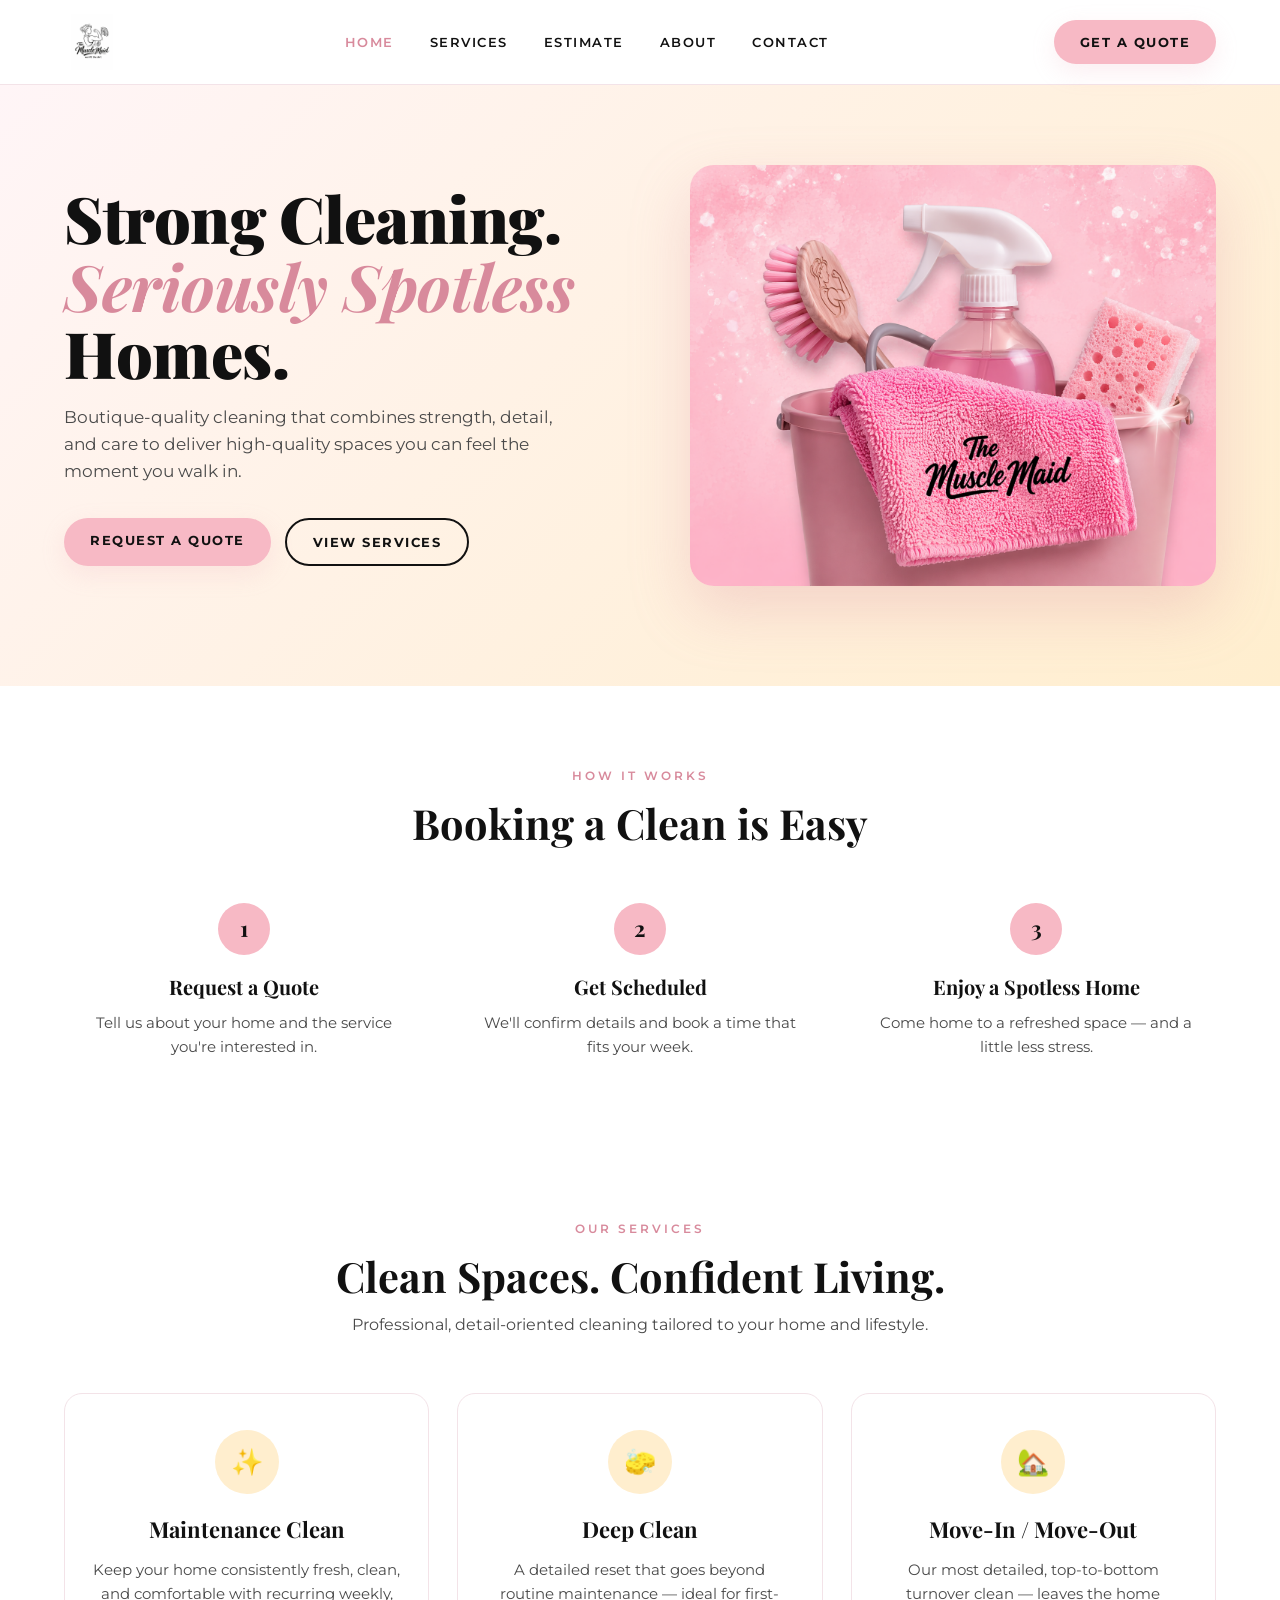
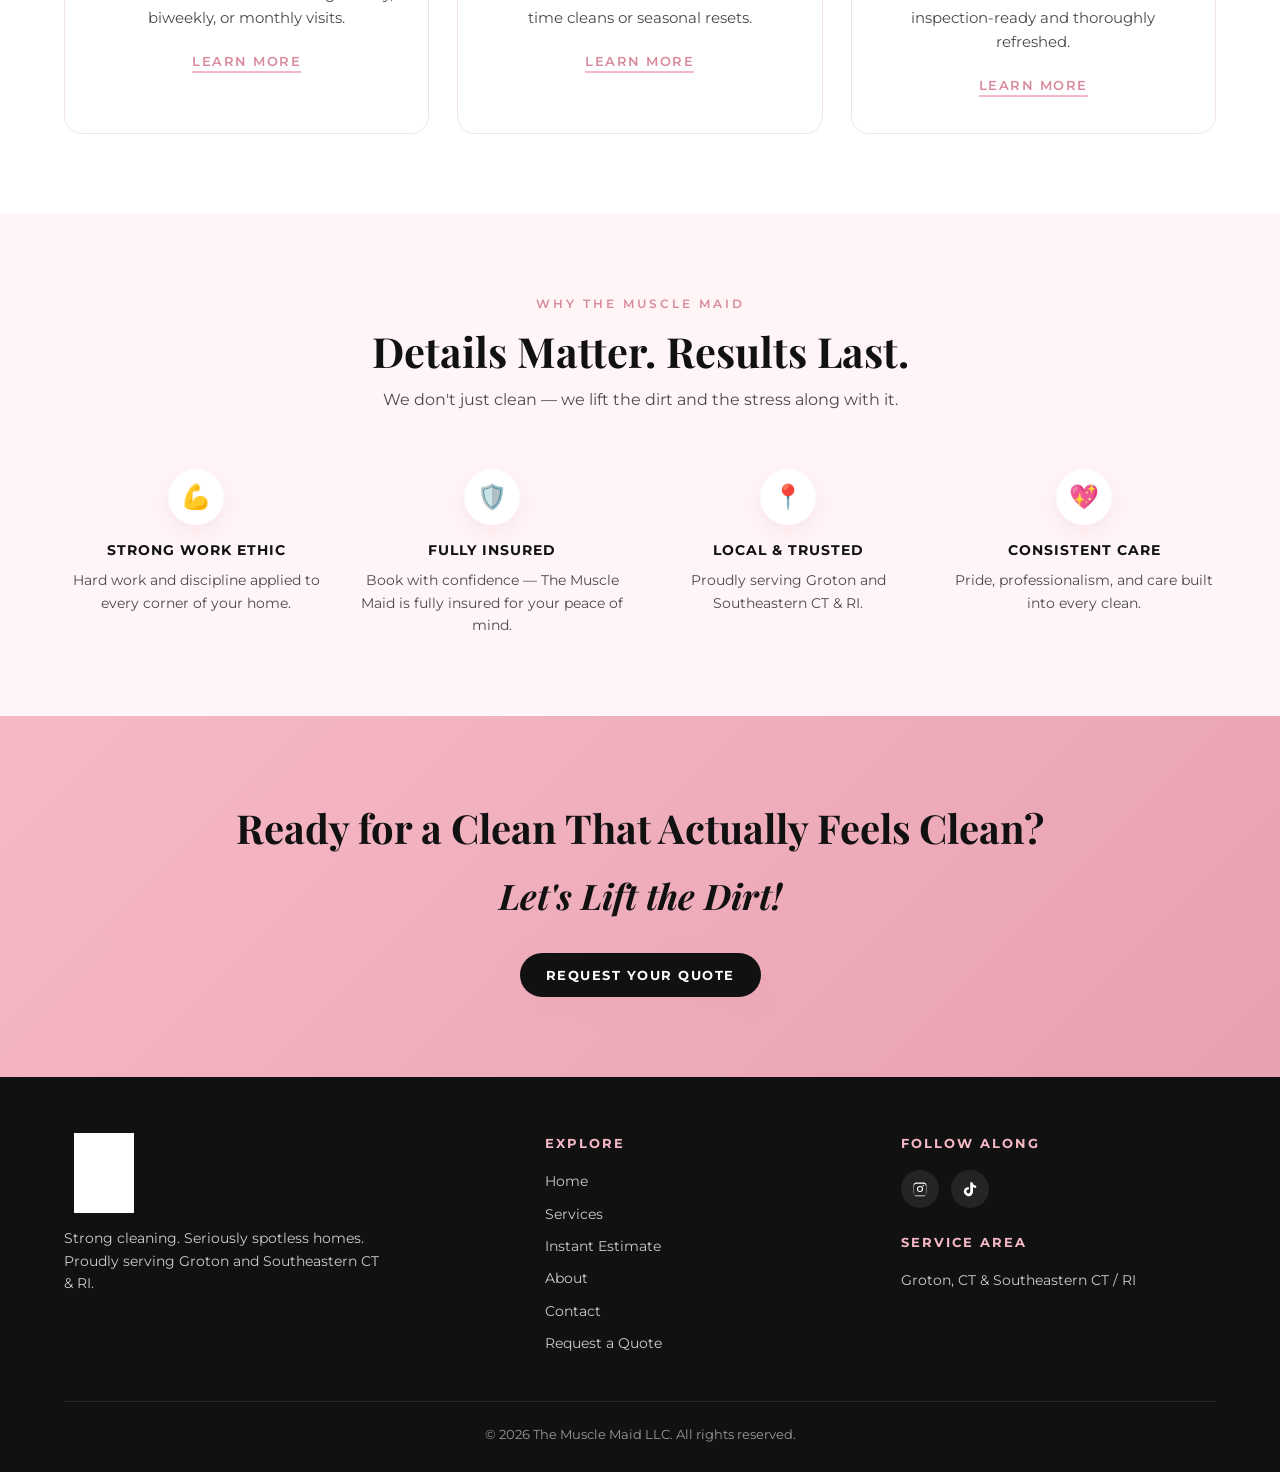
==== index.html @ 2a3b3d13 "Add files via upload" ====
<!DOCTYPE html>
<html lang="en">
<head>
  <meta charset="UTF-8" />
  <meta name="viewport" content="width=device-width, initial-scale=1.0" />
  <title>The Muscle Maid — Strong Cleaning. Seriously Spotless Homes.</title>
  <meta name="description" content="Professional, detail-oriented cleaning in Groton and Southeastern Connecticut & Rhode Island. Maintenance, deep, move-in/out, and Airbnb turnover cleans." />
  <link rel="icon" type="image/png" sizes="32x32" href="assets/favicon-32.png?v=2" />
  <link rel="icon" type="image/png" sizes="16x16" href="assets/favicon-16.png?v=2" />
  <link rel="alternate icon" href="assets/favicon.ico?v=2" />
  <link rel="apple-touch-icon" href="assets/apple-touch-icon.png?v=2" />
  <link rel="stylesheet" href="styles.css" />
</head>
<body>

  <!-- HEADER -->
  <header class="site-header">
    <div class="header-inner">
      <a href="index.html" class="brand-logo">
        <img src="assets/logo-tagline.svg" alt="The Muscle Maid — We Lift the Dirt" />
      </a>
      <nav class="main-nav">
        <a href="index.html" class="active">Home</a>
        <a href="services.html">Services</a>
        <a href="estimate.html">Estimate</a>
        <a href="about.html">About</a>
        <a href="contact.html">Contact</a>
      </nav>
      <a class="btn btn-primary" href="estimate.html">Get a Quote</a>
    </div>
  </header>

  <!-- HERO -->
  <section class="hero">
    <div class="container hero-grid">
      <div>
        <h1>Strong Cleaning.<br /><span class="accent">Seriously Spotless</span> Homes.</h1>
        <p class="lead">Boutique-quality cleaning that combines strength, detail, and care to deliver high-quality spaces you can feel the moment you walk in.</p>
        <div class="hero-cta">
          <a class="btn btn-primary" href="https://clienthub.getjobber.com/hubs/c917ccc4-68cf-48dd-b42f-7f0e2696f60c/public/requests/4762090/new" target="_blank" rel="noopener">Request a Quote</a>
          <a class="btn btn-outline" href="services.html">View Services</a>
        </div>
      </div>
      <div class="hero-image-wrap">
        <img src="assets/hero-bucket.png" alt="Pink cleaning bucket with The Muscle Maid towel, brush, spray bottle, and sponge" />
      </div>
    </div>
  </section>

  <!-- HOW IT WORKS -->
  <section>
    <div class="container">
      <div class="section-heading">
        <div class="eyebrow">How It Works</div>
        <h2>Booking a Clean is Easy</h2>
      </div>
      <div class="steps">
        <div class="step">
          <div class="num">1</div>
          <h4>Request a Quote</h4>
          <p>Tell us about your home and the service you're interested in.</p>
        </div>
        <div class="step">
          <div class="num">2</div>
          <h4>Get Scheduled</h4>
          <p>We'll confirm details and book a time that fits your week.</p>
        </div>
        <div class="step">
          <div class="num">3</div>
          <h4>Enjoy a Spotless Home</h4>
          <p>Come home to a refreshed space — and a little less stress.</p>
        </div>
      </div>
    </div>
  </section>

  <!-- SERVICE HIGHLIGHTS -->
  <section class="services-band">
    <div class="container">
      <div class="section-heading">
        <div class="eyebrow">Our Services</div>
        <h2>Clean Spaces. Confident Living.</h2>
        <p>Professional, detail-oriented cleaning tailored to your home and lifestyle.</p>
      </div>
      <div class="service-grid">
        <div class="service-card">
          <div class="icon">✨</div>
          <h3>Maintenance Clean</h3>
          <p>Keep your home consistently fresh, clean, and comfortable with recurring weekly, biweekly, or monthly visits.</p>
          <a href="services.html#standard" class="learn">Learn More</a>
        </div>
        <div class="service-card">
          <div class="icon">🧽</div>
          <h3>Deep Clean</h3>
          <p>A detailed reset that goes beyond routine maintenance — ideal for first-time cleans or seasonal resets.</p>
          <a href="services.html#deep" class="learn">Learn More</a>
        </div>
        <div class="service-card">
          <div class="icon">🏡</div>
          <h3>Move-In / Move-Out</h3>
          <p>Our most detailed, top-to-bottom turnover clean — leaves the home inspection-ready and thoroughly refreshed.</p>
          <a href="services.html#move" class="learn">Learn More</a>
        </div>
      </div>
    </div>
  </section>

  <!-- FEATURES -->
  <section class="features">
    <div class="container">
      <div class="section-heading">
        <div class="eyebrow">Why The Muscle Maid</div>
        <h2>Details Matter. Results Last.</h2>
        <p>We don't just clean — we lift the dirt and the stress along with it.</p>
      </div>
      <div class="features-grid">
        <div class="feature">
          <div class="icon">💪</div>
          <h4>Strong Work Ethic</h4>
          <p>Hard work and discipline applied to every corner of your home.</p>
        </div>
        <div class="feature">
          <div class="icon">🛡️</div>
          <h4>Fully Insured</h4>
          <p>Book with confidence — The Muscle Maid is fully insured for your peace of mind.</p>
        </div>
        <div class="feature">
          <div class="icon">📍</div>
          <h4>Local & Trusted</h4>
          <p>Proudly serving Groton and Southeastern CT & RI.</p>
        </div>
        <div class="feature">
          <div class="icon">💖</div>
          <h4>Consistent Care</h4>
          <p>Pride, professionalism, and care built into every clean.</p>
        </div>
      </div>
    </div>
  </section>

  <!-- CTA BAND -->
  <section class="cta-band">
    <h2>Ready for a Clean That Actually Feels Clean?</h2>
    <p class="script">Let's Lift the Dirt!</p>
    <a class="btn btn-primary" href="https://clienthub.getjobber.com/hubs/c917ccc4-68cf-48dd-b42f-7f0e2696f60c/public/requests/4762090/new" target="_blank" rel="noopener">Request Your Quote</a>
  </section>

  <!-- FOOTER -->
  <footer class="site-footer">
    <div class="container">
      <div class="footer-grid">
        <div class="brand-block">
          <img src="assets/logo-tagline.svg" alt="The Muscle Maid" />
          <p>Strong cleaning. Seriously spotless homes. Proudly serving Groton and Southeastern CT & RI.</p>
        </div>
        <div>
          <h5>Explore</h5>
          <ul>
            <li><a href="index.html">Home</a></li>
            <li><a href="services.html">Services</a></li>
            <li><a href="estimate.html">Instant Estimate</a></li>
            <li><a href="about.html">About</a></li>
            <li><a href="contact.html">Contact</a></li>
            <li><a href="https://clienthub.getjobber.com/hubs/c917ccc4-68cf-48dd-b42f-7f0e2696f60c/public/requests/4762090/new" target="_blank" rel="noopener">Request a Quote</a></li>
          </ul>
        </div>
        <div>
          <h5>Follow Along</h5>
          <div class="social-row">
            <a href="https://www.instagram.com/themusclemaidllc/" target="_blank" rel="noopener" aria-label="Instagram">
              <svg viewBox="0 0 24 24" xmlns="http://www.w3.org/2000/svg"><path d="M12 2.16c3.2 0 3.58.01 4.85.07 1.17.05 1.8.25 2.23.41.56.22.96.48 1.38.9.42.42.68.82.9 1.38.16.42.36 1.06.41 2.23.06 1.27.07 1.65.07 4.85s-.01 3.58-.07 4.85c-.05 1.17-.25 1.8-.41 2.23-.22.56-.48.96-.9 1.38-.42.42-.82.68-1.38.9-.42.16-1.06.36-2.23.41-1.27.06-1.65.07-4.85.07s-3.58-.01-4.85-.07c-1.17-.05-1.8-.25-2.23-.41a3.7 3.7 0 0 1-1.38-.9 3.7 3.7 0 0 1-.9-1.38c-.16-.42-.36-1.06-.41-2.23C2.17 15.58 2.16 15.2 2.16 12s.01-3.58.07-4.85c.05-1.17.25-1.8.41-2.23.22-.56.48-.96.9-1.38.42-.42.82-.68 1.38-.9.42-.16 1.06-.36 2.23-.41C8.42 2.17 8.8 2.16 12 2.16zm0 1.95c-3.14 0-3.5.01-4.74.07-1.07.05-1.65.23-2.04.38-.51.2-.88.44-1.27.83-.39.39-.63.76-.83 1.27-.15.39-.33.97-.38 2.04-.06 1.24-.07 1.6-.07 4.74s.01 3.5.07 4.74c.05 1.07.23 1.65.38 2.04.2.51.44.88.83 1.27.39.39.76.63 1.27.83.39.15.97.33 2.04.38 1.24.06 1.6.07 4.74.07s3.5-.01 4.74-.07c1.07-.05 1.65-.23 2.04-.38.51-.2.88-.44 1.27-.83.39-.39.63-.76.83-1.27.15-.39.33-.97.38-2.04.06-1.24.07-1.6.07-4.74s-.01-3.5-.07-4.74c-.05-1.07-.23-1.65-.38-2.04a3.4 3.4 0 0 0-.83-1.27 3.4 3.4 0 0 0-1.27-.83c-.39-.15-.97-.33-2.04-.38-1.24-.06-1.6-.07-4.74-.07zm0 3.32a4.57 4.57 0 1 1 0 9.14 4.57 4.57 0 0 1 0-9.14zm0 7.54a2.97 2.97 0 1 0 0-5.94 2.97 2.97 0 0 0 0 5.94zm5.83-7.72a1.07 1.07 0 1 1-2.14 0 1.07 1.07 0 0 1 2.14 0z"/></svg>
            </a>
            <a href="https://www.tiktok.com/@the.muscle.maid" target="_blank" rel="noopener" aria-label="TikTok">
              <svg viewBox="0 0 24 24" xmlns="http://www.w3.org/2000/svg"><path d="M19.59 6.69a4.83 4.83 0 0 1-3.77-4.25V2h-3.45v13.67a2.89 2.89 0 0 1-5.2 1.74 2.89 2.89 0 0 1 2.31-4.64c.28 0 .56.04.82.12V9.4a6.36 6.36 0 0 0-1-.08A6.34 6.34 0 0 0 5.6 20.93a6.34 6.34 0 0 0 10.86-4.48v-7.4a8.18 8.18 0 0 0 4.77 1.52V7.13a4.85 4.85 0 0 1-1.64-.44z"/></svg>
            </a>
          </div>
          <h5 style="margin-top:24px">Service Area</h5>
          <ul><li>Groton, CT & Southeastern CT / RI</li></ul>
        </div>
      </div>
      <div class="footer-bottom">© 2026 The Muscle Maid LLC. All rights reserved.</div>
    </div>
  </footer>

</body>
</html>
---- styles.css ----
/* The Muscle Maid — Brand Stylesheet
   Colors: Soft Blush #FFEECE, Maid Pink #F7B9C5, Rose Dust #E7A1B1, Clean Black #111111, Clean White #FFFFFF
   Fonts: Playfair Display (logo/display), Montserrat (headings/body)
*/

@import url('https://fonts.googleapis.com/css2?family=Playfair+Display:wght@700;900&family=Montserrat:wght@400;500;600;700&display=swap');

:root {
  --soft-blush: #FFEECE;
  --maid-pink: #F7B9C5;
  --rose-dust: #E7A1B1;
  --rose-deep: #D88A9C;
  --clean-black: #111111;
  --clean-white: #FFFFFF;
  --text-muted: #4a4a4a;
  --bg-light-pink: #FFF5F7;
  --shadow-soft: 0 8px 24px rgba(231, 161, 177, 0.18);
}

* { box-sizing: border-box; margin: 0; padding: 0; }

html { scroll-behavior: smooth; }

body {
  font-family: 'Montserrat', sans-serif;
  font-weight: 400;
  color: var(--clean-black);
  background: var(--clean-white);
  line-height: 1.6;
  -webkit-font-smoothing: antialiased;
}

a { color: inherit; text-decoration: none; }

img { max-width: 100%; display: block; }

.container { max-width: 1200px; margin: 0 auto; padding: 0 24px; }

/* ===== HEADER ===== */
.site-header {
  background: var(--clean-white);
  border-bottom: 1px solid #f3e3e8;
  position: sticky;
  top: 0;
  z-index: 100;
}

.header-inner {
  display: flex;
  align-items: center;
  justify-content: space-between;
  padding: 14px 24px;
  max-width: 1200px;
  margin: 0 auto;
}

.brand-logo img { height: 56px; width: auto; }

.main-nav {
  display: flex;
  gap: 36px;
  align-items: center;
}

.main-nav a {
  font-family: 'Montserrat', sans-serif;
  font-weight: 600;
  font-size: 13px;
  letter-spacing: 1.5px;
  text-transform: uppercase;
  color: var(--clean-black);
  transition: color 0.2s;
}

.main-nav a:hover,
.main-nav a.active {
  color: var(--rose-deep);
}

.btn {
  display: inline-block;
  font-family: 'Montserrat', sans-serif;
  font-weight: 700;
  font-size: 13px;
  letter-spacing: 1.5px;
  text-transform: uppercase;
  padding: 12px 26px;
  border-radius: 999px;
  border: none;
  cursor: pointer;
  transition: transform 0.15s, box-shadow 0.15s, background 0.2s;
}

.btn-primary {
  background: var(--maid-pink);
  color: var(--clean-black);
  box-shadow: var(--shadow-soft);
}

.btn-primary:hover {
  background: var(--rose-dust);
  transform: translateY(-1px);
}

.btn-outline {
  background: transparent;
  color: var(--clean-black);
  border: 2px solid var(--clean-black);
}

.btn-outline:hover {
  background: var(--clean-black);
  color: var(--clean-white);
}

/* ===== HERO ===== */
.hero {
  background: linear-gradient(135deg, var(--bg-light-pink) 0%, var(--soft-blush) 100%);
  padding: 80px 0 100px;
  overflow: hidden;
}

.hero-grid {
  display: grid;
  grid-template-columns: 1.1fr 1fr;
  gap: 48px;
  align-items: center;
}

.hero-eyebrow {
  font-family: 'Montserrat', sans-serif;
  font-weight: 600;
  font-size: 12px;
  letter-spacing: 3px;
  text-transform: uppercase;
  color: var(--rose-deep);
  margin-bottom: 18px;
}

.hero h1 {
  font-family: 'Playfair Display', serif;
  font-weight: 900;
  font-size: clamp(2.4rem, 5vw, 4rem);
  line-height: 1.05;
  letter-spacing: -0.5px;
  margin-bottom: 12px;
}

.hero h1 .accent {
  font-style: italic;
  color: var(--rose-deep);
  font-weight: 700;
}

.hero p.lead {
  font-size: 17px;
  color: var(--text-muted);
  margin: 18px 0 32px;
  max-width: 520px;
}

.hero-cta {
  display: flex;
  gap: 14px;
  flex-wrap: wrap;
}

.hero-image-wrap {
  position: relative;
  border-radius: 24px;
  overflow: hidden;
  box-shadow: 0 24px 60px rgba(216, 138, 156, 0.28);
}

.hero-image-wrap img {
  width: 100%;
  height: 100%;
  object-fit: cover;
}

/* ===== SECTION BASICS ===== */
section { padding: 80px 0; }

.section-heading {
  text-align: center;
  margin-bottom: 56px;
}

.section-heading .eyebrow {
  font-family: 'Montserrat', sans-serif;
  font-weight: 600;
  font-size: 12px;
  letter-spacing: 3px;
  text-transform: uppercase;
  color: var(--rose-deep);
  margin-bottom: 14px;
}

.section-heading h2 {
  font-family: 'Playfair Display', serif;
  font-weight: 700;
  font-size: clamp(1.8rem, 3.6vw, 2.6rem);
  line-height: 1.15;
  margin-bottom: 12px;
}

.section-heading p {
  color: var(--text-muted);
  max-width: 640px;
  margin: 0 auto;
}

/* ===== SERVICE CARDS (Home) ===== */
.service-grid {
  display: grid;
  grid-template-columns: repeat(3, 1fr);
  gap: 28px;
}

.service-card {
  background: var(--clean-white);
  border: 1px solid #f3e3e8;
  border-radius: 18px;
  padding: 36px 28px;
  text-align: center;
  transition: transform 0.2s, box-shadow 0.2s;
}

.service-card:hover {
  transform: translateY(-4px);
  box-shadow: var(--shadow-soft);
}

.service-card .icon {
  width: 64px;
  height: 64px;
  margin: 0 auto 18px;
  background: var(--soft-blush);
  border-radius: 50%;
  display: flex;
  align-items: center;
  justify-content: center;
  font-size: 26px;
}

.service-card h3 {
  font-family: 'Playfair Display', serif;
  font-weight: 700;
  font-size: 22px;
  margin-bottom: 10px;
}

.service-card p {
  color: var(--text-muted);
  font-size: 15px;
  margin-bottom: 18px;
}

.service-card .learn {
  font-weight: 600;
  font-size: 13px;
  letter-spacing: 1.5px;
  text-transform: uppercase;
  color: var(--rose-deep);
  border-bottom: 2px solid var(--maid-pink);
  padding-bottom: 2px;
}

/* ===== FEATURE STRIP ===== */
.features {
  background: var(--bg-light-pink);
}

.features-grid {
  display: grid;
  grid-template-columns: repeat(4, 1fr);
  gap: 32px;
}

.feature {
  text-align: center;
}

.feature .icon {
  width: 56px;
  height: 56px;
  background: var(--clean-white);
  border-radius: 50%;
  display: flex;
  align-items: center;
  justify-content: center;
  font-size: 24px;
  margin: 0 auto 14px;
  box-shadow: var(--shadow-soft);
}

.feature h4 {
  font-family: 'Montserrat', sans-serif;
  font-weight: 700;
  font-size: 14px;
  letter-spacing: 1px;
  text-transform: uppercase;
  margin-bottom: 8px;
}

.feature p {
  color: var(--text-muted);
  font-size: 14px;
}

/* ===== HOW IT WORKS ===== */
.steps {
  display: grid;
  grid-template-columns: repeat(3, 1fr);
  gap: 36px;
}

.step {
  text-align: center;
  padding: 0 12px;
}

.step .num {
  width: 52px;
  height: 52px;
  background: var(--maid-pink);
  color: var(--clean-black);
  border-radius: 50%;
  display: flex;
  align-items: center;
  justify-content: center;
  font-family: 'Playfair Display', serif;
  font-weight: 700;
  font-size: 22px;
  margin: 0 auto 16px;
}

.step h4 {
  font-family: 'Playfair Display', serif;
  font-weight: 700;
  font-size: 20px;
  margin-bottom: 8px;
}

.step p {
  color: var(--text-muted);
  font-size: 15px;
}

/* ===== CTA BAND ===== */
.cta-band {
  background: linear-gradient(135deg, var(--maid-pink) 0%, var(--rose-dust) 100%);
  text-align: center;
  padding: 80px 24px;
}

.cta-band h2 {
  font-family: 'Playfair Display', serif;
  font-weight: 700;
  font-size: clamp(1.8rem, 3.6vw, 2.5rem);
  margin-bottom: 8px;
}

.cta-band .script {
  font-family: 'Playfair Display', serif;
  font-style: italic;
  font-weight: 700;
  font-size: clamp(1.6rem, 3.2vw, 2.2rem);
  margin-bottom: 28px;
  color: var(--clean-black);
}

.cta-band .btn-primary {
  background: var(--clean-black);
  color: var(--clean-white);
}

.cta-band .btn-primary:hover {
  background: var(--clean-white);
  color: var(--clean-black);
}

/* ===== SERVICES PAGE BIG BLOCKS ===== */
.service-block {
  display: grid;
  grid-template-columns: 1fr 1.4fr;
  gap: 48px;
  align-items: flex-start;
  padding: 56px 0;
  border-bottom: 1px solid #f3e3e8;
}

.service-block:last-of-type { border-bottom: none; }

.service-block.reverse { direction: rtl; }
.service-block.reverse > * { direction: ltr; }

.service-block .meta .tag {
  display: inline-block;
  background: var(--soft-blush);
  color: var(--rose-deep);
  font-weight: 700;
  font-size: 11px;
  letter-spacing: 2px;
  text-transform: uppercase;
  padding: 6px 14px;
  border-radius: 999px;
  margin-bottom: 14px;
}

.service-block h2 {
  font-family: 'Playfair Display', serif;
  font-weight: 700;
  font-size: clamp(1.8rem, 3.4vw, 2.4rem);
  line-height: 1.1;
  margin-bottom: 8px;
}

.service-block .subtitle {
  font-family: 'Montserrat', sans-serif;
  font-weight: 600;
  font-size: 15px;
  color: var(--rose-deep);
  margin-bottom: 14px;
}

.service-block .description {
  color: var(--text-muted);
  font-size: 15.5px;
  margin-bottom: 22px;
}

.service-block .col h4 {
  font-family: 'Montserrat', sans-serif;
  font-weight: 700;
  font-size: 13px;
  letter-spacing: 1.5px;
  text-transform: uppercase;
  margin: 18px 0 12px;
}

.service-block ul.checklist {
  list-style: none;
  padding: 0;
}

.service-block ul.checklist li {
  position: relative;
  padding-left: 28px;
  margin-bottom: 10px;
  color: var(--text-muted);
  font-size: 15px;
}

.service-block ul.checklist li::before {
  content: '';
  position: absolute;
  left: 0;
  top: 8px;
  width: 14px;
  height: 14px;
  border-radius: 50%;
  background: var(--maid-pink);
}

.service-block ul.checklist li::after {
  content: '';
  position: absolute;
  left: 4px;
  top: 11px;
  width: 6px;
  height: 3px;
  border-left: 2px solid var(--clean-white);
  border-bottom: 2px solid var(--clean-white);
  transform: rotate(-45deg);
}

.service-block .columns {
  display: grid;
  grid-template-columns: 1fr 1fr;
  gap: 24px;
}

/* Add-ons grid */
.addons {
  display: grid;
  grid-template-columns: repeat(3, 1fr);
  gap: 14px;
  margin-top: 28px;
}

.addons .pill {
  background: var(--bg-light-pink);
  border: 1px solid #f3e3e8;
  padding: 14px 18px;
  border-radius: 12px;
  font-size: 14.5px;
  font-weight: 500;
  display: flex;
  align-items: center;
  gap: 10px;
}

.addons .pill::before {
  content: '✦';
  color: var(--rose-deep);
  font-size: 14px;
}

/* ===== ABOUT PAGE ===== */
.about-hero {
  background: linear-gradient(135deg, var(--bg-light-pink) 0%, var(--soft-blush) 100%);
  padding: 100px 0 80px;
  text-align: center;
}

.about-hero h1 {
  font-family: 'Playfair Display', serif;
  font-weight: 900;
  font-size: clamp(2.4rem, 5vw, 3.8rem);
  line-height: 1.1;
  margin-bottom: 14px;
}

.about-hero .tagline {
  font-family: 'Playfair Display', serif;
  font-style: italic;
  font-size: clamp(1.2rem, 2.4vw, 1.6rem);
  color: var(--rose-deep);
}

.about-row {
  display: flex;
  align-items: flex-start;
  gap: 48px;
  margin: 0 auto 24px;
}

.about-content {
  flex: 1 1 0;
  font-size: 17px;
  color: var(--text-muted);
}

.about-content p {
  margin-bottom: 22px;
  line-height: 1.8;
}

.about-content p strong {
  color: var(--clean-black);
}

.about-content .signoff {
  font-family: 'Playfair Display', serif;
  font-style: italic;
  font-size: 24px;
  color: var(--clean-black);
  text-align: center;
  margin-top: 36px;
}

.about-image {
  order: -1;
  flex: 0 0 42%;
  max-width: 42%;
  position: sticky;
  top: 32px;
  border-radius: 24px;
  overflow: hidden;
  box-shadow: 0 24px 60px rgba(216, 138, 156, 0.28);
}

.about-image img {
  display: block;
  width: 100%;
  height: auto;
}

.values-grid {
  display: grid;
  grid-template-columns: repeat(4, 1fr);
  gap: 24px;
  margin-top: 48px;
}

.value-card {
  background: var(--bg-light-pink);
  padding: 28px 20px;
  border-radius: 16px;
  text-align: center;
}

.value-card h4 {
  font-family: 'Playfair Display', serif;
  font-weight: 700;
  font-size: 20px;
  color: var(--rose-deep);
  margin-bottom: 8px;
}

.value-card p {
  font-size: 14px;
  color: var(--text-muted);
}

/* ===== FOOTER ===== */
.site-footer {
  background: var(--clean-black);
  color: var(--clean-white);
  padding: 56px 0 28px;
}

.footer-grid {
  display: grid;
  grid-template-columns: 1.4fr 1fr 1fr;
  gap: 40px;
  margin-bottom: 36px;
}

.site-footer .brand-block img {
  height: 80px;
  width: auto;
  filter: brightness(0) invert(1);
  margin-bottom: 14px;
}

.site-footer .brand-block p {
  color: #cccccc;
  font-size: 14px;
  max-width: 320px;
}

.site-footer h5 {
  font-family: 'Montserrat', sans-serif;
  font-weight: 700;
  font-size: 13px;
  letter-spacing: 2px;
  text-transform: uppercase;
  margin-bottom: 16px;
  color: var(--maid-pink);
}

.site-footer ul { list-style: none; padding: 0; }
.site-footer ul li { margin-bottom: 10px; font-size: 14px; color: #cccccc; }
.site-footer ul li a { color: #cccccc; transition: color 0.2s; }
.site-footer ul li a:hover { color: var(--maid-pink); }

.social-row {
  display: flex;
  gap: 12px;
  margin-top: 12px;
}

.social-row a {
  width: 38px;
  height: 38px;
  background: rgba(255, 255, 255, 0.08);
  border-radius: 50%;
  display: flex;
  align-items: center;
  justify-content: center;
  transition: background 0.2s;
}

.social-row a:hover {
  background: var(--maid-pink);
}

.social-row svg {
  width: 16px;
  height: 16px;
  fill: var(--clean-white);
}

.social-row a:hover svg { fill: var(--clean-black); }

.footer-bottom {
  border-top: 1px solid rgba(255,255,255,0.1);
  padding-top: 22px;
  text-align: center;
  font-size: 13px;
  color: #999;
}

/* ===== RESPONSIVE ===== */
/* Pricing */
.service-block .price {
  display: inline-block;
  font-family: 'Montserrat', sans-serif;
  font-weight: 700;
  font-size: 17px;
  color: var(--rose-deep);
  background: var(--bg-light-pink);
  border: 1px solid #f3e3e8;
  padding: 8px 16px;
  border-radius: 999px;
  margin-bottom: 18px;
}

/* Airbnb tier pricing table */
.price-tiers {
  list-style: none;
  padding: 0;
  margin: 0 0 4px;
}

.price-tiers li {
  display: flex;
  justify-content: space-between;
  align-items: baseline;
  gap: 16px;
  padding: 10px 0;
  border-bottom: 1px dashed #f3e3e8;
  color: var(--text-muted);
  font-size: 15px;
}

.price-tiers li:last-child { border-bottom: none; }

.price-tiers .amount {
  font-family: 'Montserrat', sans-serif;
  font-weight: 700;
  color: var(--rose-deep);
  white-space: nowrap;
}

/* Add-ons with pricing */
.addons.priced { grid-template-columns: 1fr 1fr; }

.addons .pill .addon-name { flex: 1; }

.addons .pill .addon-price {
  font-family: 'Montserrat', sans-serif;
  font-weight: 700;
  color: var(--rose-deep);
  white-space: nowrap;
}

/* Pricing disclaimer */
.price-disclaimer {
  max-width: 680px;
  margin: 32px auto 0;
  text-align: center;
  font-size: 14px;
  font-style: italic;
  color: var(--text-muted);
}


/* Add-on cards */
.addon-cards {
  display: grid;
  grid-template-columns: repeat(2, 1fr);
  gap: 20px;
  margin-top: 28px;
}

.addon-card {
  background: var(--bg-light-pink);
  border: 1px solid #f3e3e8;
  border-radius: 16px;
  padding: 24px 26px;
}

.addon-card-head {
  display: flex;
  justify-content: space-between;
  align-items: baseline;
  gap: 16px;
  margin-bottom: 10px;
}

.addon-card-head h4 {
  font-family: 'Montserrat', sans-serif;
  font-weight: 700;
  font-size: 16px;
  letter-spacing: 0.01em;
  color: var(--clean-black);
  text-transform: none;
}

.addon-card-head .addon-price {
  font-family: 'Montserrat', sans-serif;
  font-weight: 700;
  font-size: 15px;
  color: var(--rose-deep);
  white-space: nowrap;
}

.addon-desc {
  font-size: 15px;
  line-height: 1.7;
  color: var(--text-muted);
}

.addon-note {
  margin-top: 10px;
  font-size: 13px;
  font-style: italic;
  color: var(--rose-deep);
}

/* Custom request block */
.custom-request {
  margin-top: 48px;
  text-align: center;
  max-width: 720px;
  margin-left: auto;
  margin-right: auto;
  padding: 36px 32px;
  border: 1px dashed #f0d5dc;
  border-radius: 20px;
}

.custom-request h3 {
  font-family: 'Playfair Display', serif;
  font-weight: 700;
  font-size: 28px;
  margin-bottom: 14px;
}

.custom-request p {
  font-size: 15px;
  line-height: 1.8;
  color: var(--text-muted);
  margin-bottom: 10px;
}

.custom-request .addon-note {
  margin-top: 16px;
}

@media (max-width: 900px) {
  .hero-grid,
  .service-grid,
  .features-grid,
  .steps,
  .service-block,
  .footer-grid,
  .values-grid,
  .addons,
  .addon-cards {
    grid-template-columns: 1fr;
  }
  .service-block .columns { grid-template-columns: 1fr; }
  .main-nav { display: none; }
  .hero { padding: 60px 0; }
  section { padding: 56px 0; }
  .about-row { flex-direction: column; gap: 32px; }
  .about-image {
    flex-basis: auto;
    max-width: 100%;
    position: static;
    margin: 0 auto;
  }
}
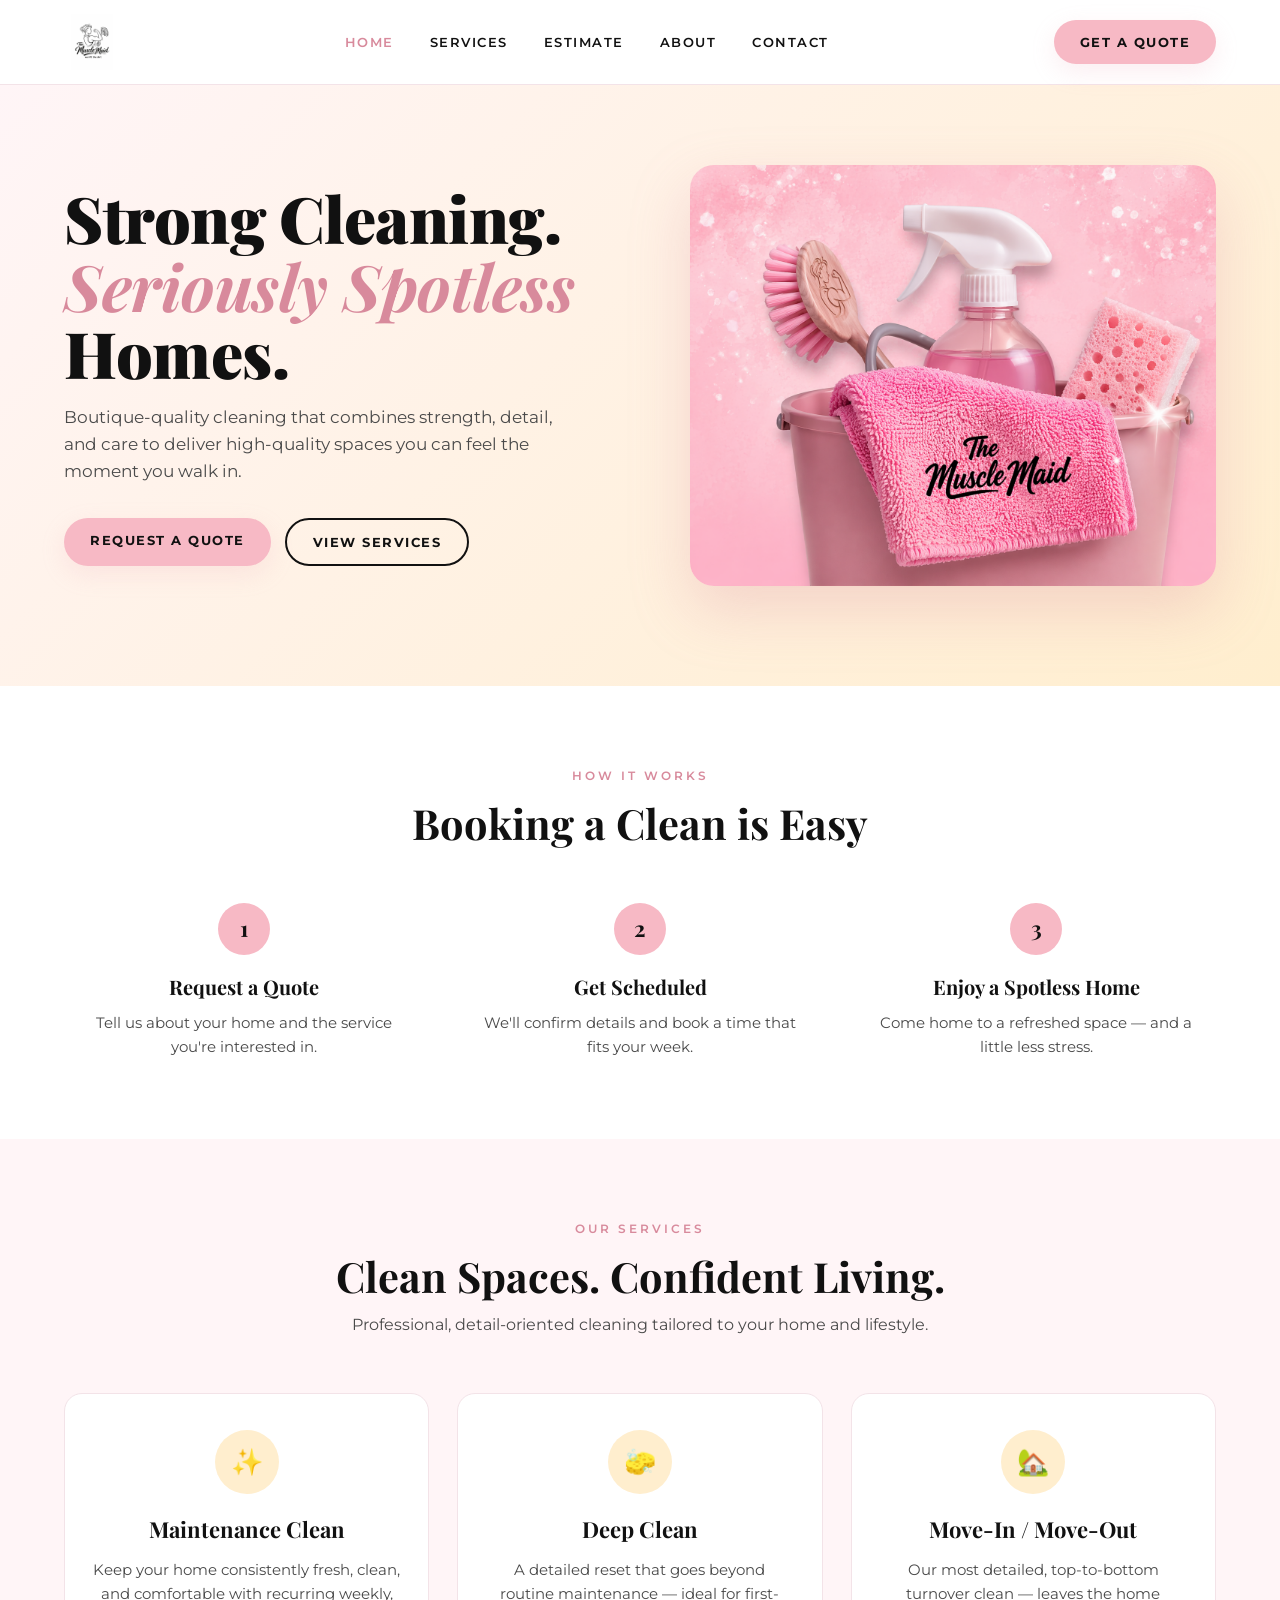
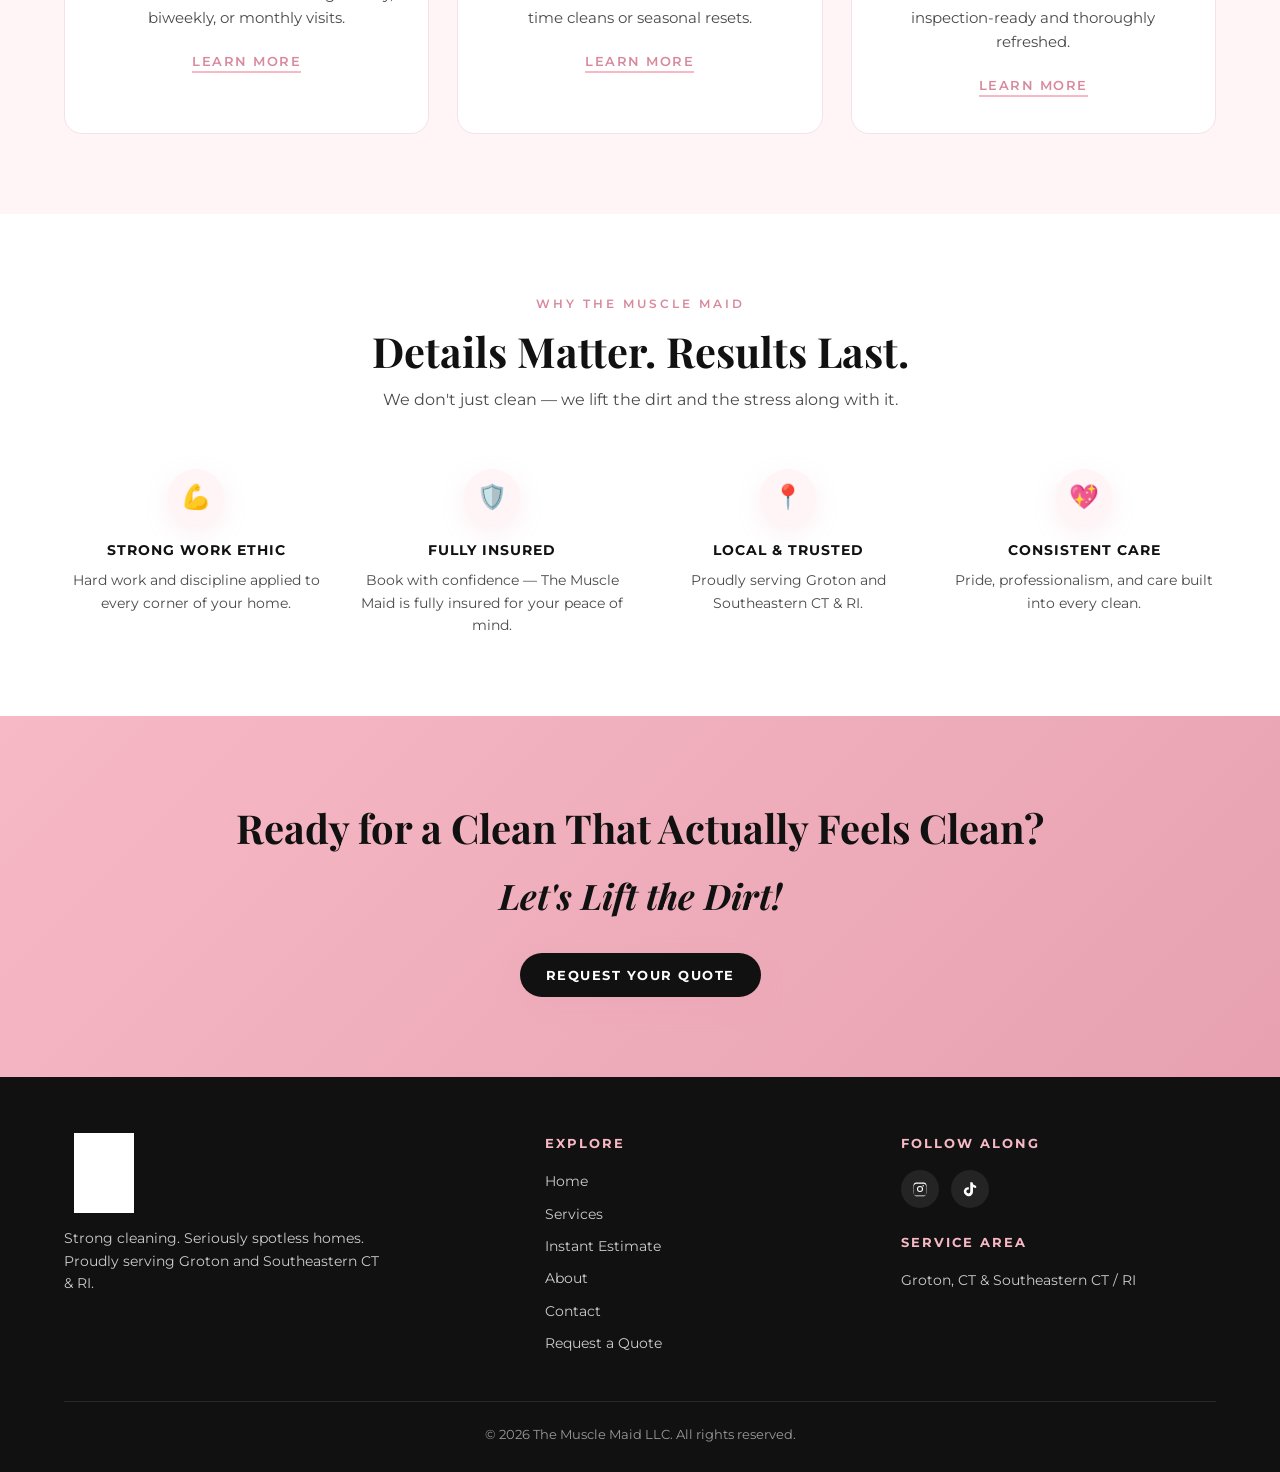
==== commit e673f716: "Add files via upload" ====
--- a/index.html
+++ b/index.html
@@ -9,7 +9,7 @@
   <link rel="icon" type="image/png" sizes="16x16" href="assets/favicon-16.png?v=2" />
   <link rel="alternate icon" href="assets/favicon.ico?v=2" />
   <link rel="apple-touch-icon" href="assets/apple-touch-icon.png?v=2" />
-  <link rel="stylesheet" href="styles.css" />
+  <link rel="stylesheet" href="styles.css?v=3" />
 </head>
 <body>
 
@@ -75,7 +75,7 @@
   </section>
 
   <!-- SERVICE HIGHLIGHTS -->
-  <section class="services-band">
+  <section class="services-band" style="background:#FFF5F7;">
     <div class="container">
       <div class="section-heading">
         <div class="eyebrow">Our Services</div>
--- a/styles.css
+++ b/styles.css
@@ -268,6 +268,10 @@
 
 /* ===== FEATURE STRIP ===== */
 .features {
+  background: var(--clean-white);
+}
+
+.services-band {
   background: var(--bg-light-pink);
 }
 
@@ -284,7 +288,7 @@
 .feature .icon {
   width: 56px;
   height: 56px;
-  background: var(--clean-white);
+  background: var(--bg-light-pink);
   border-radius: 50%;
   display: flex;
   align-items: center;
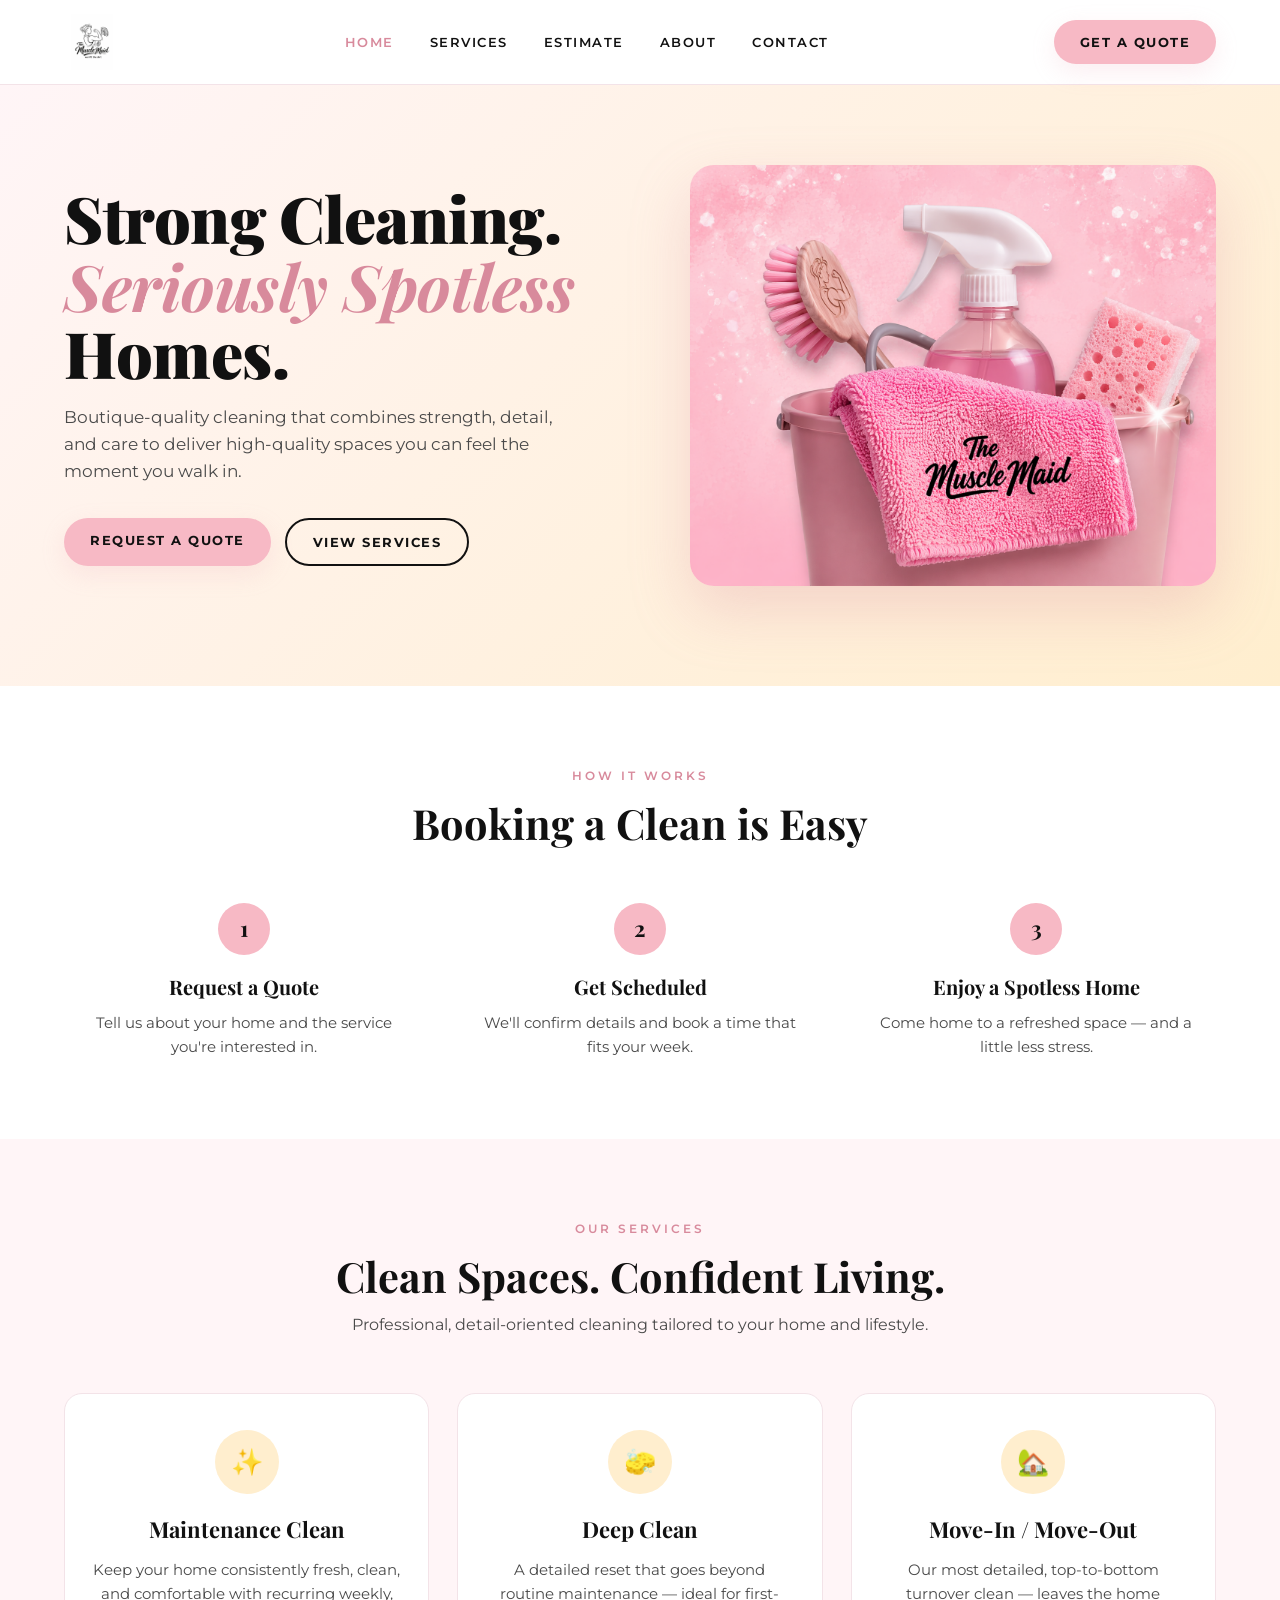
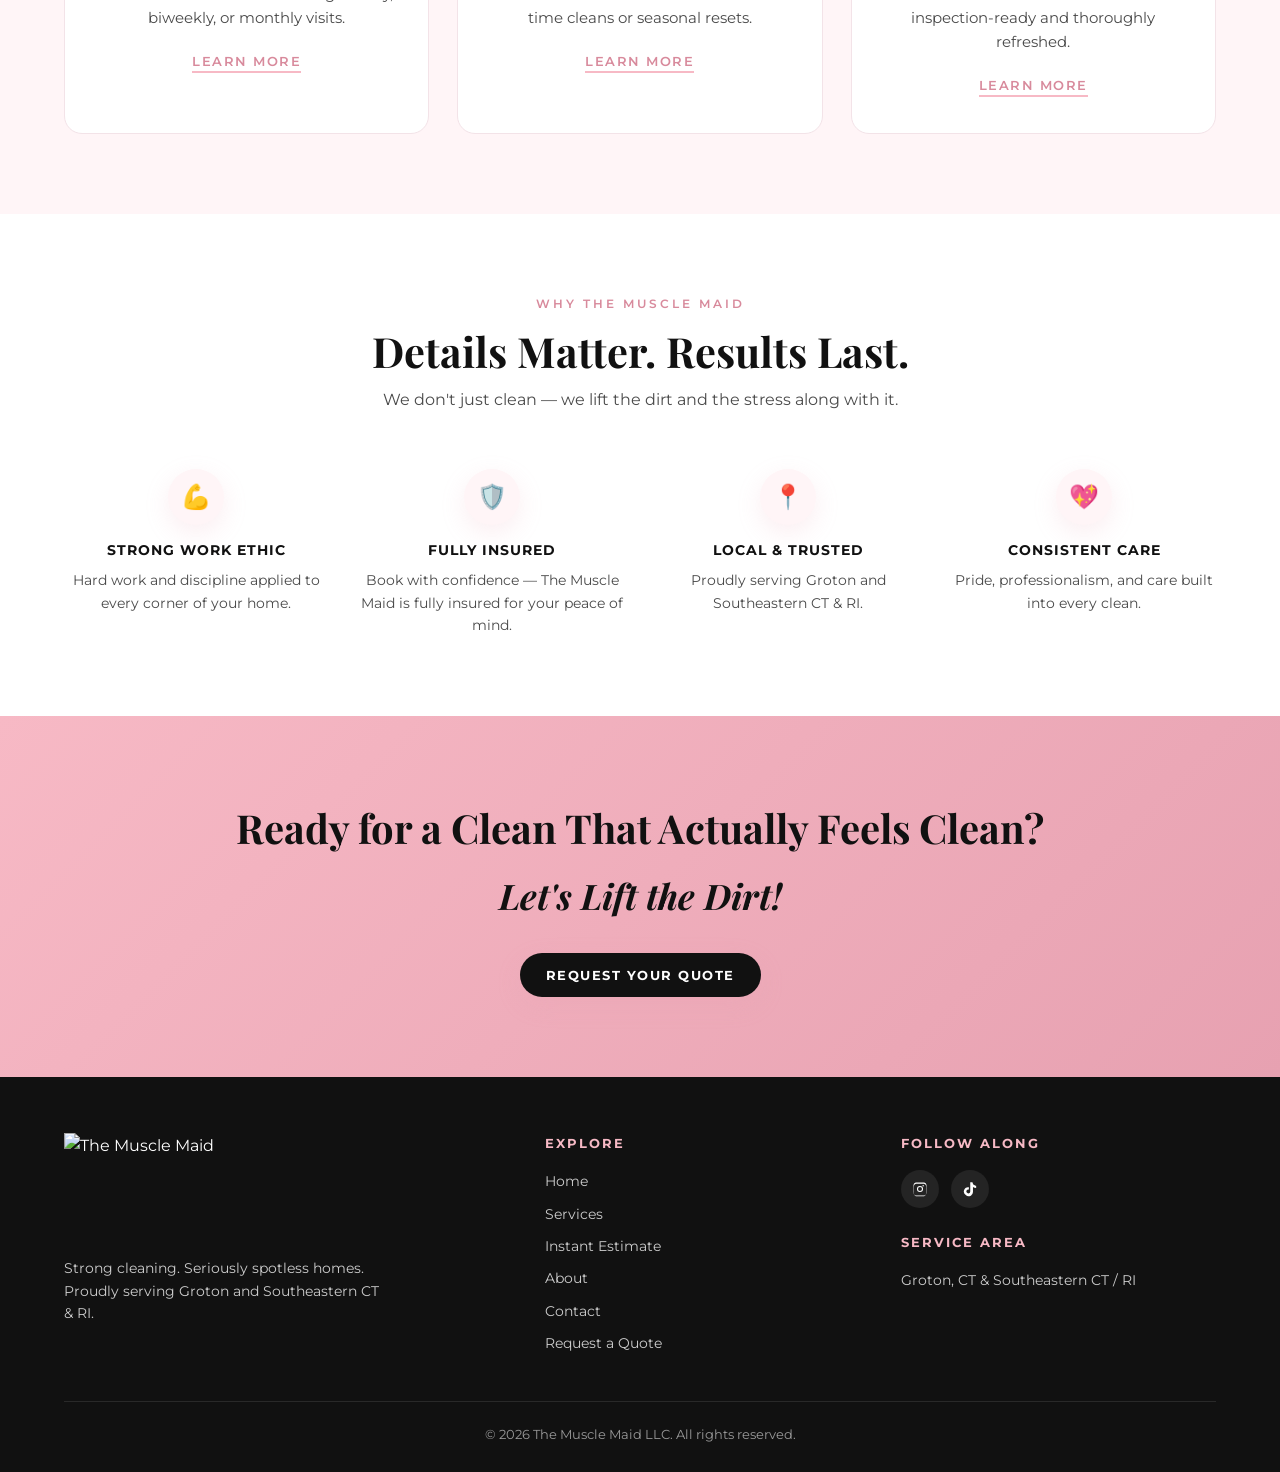
==== commit 37b62092: "Add files via upload" ====
--- a/index.html
+++ b/index.html
@@ -150,7 +150,7 @@
     <div class="container">
       <div class="footer-grid">
         <div class="brand-block">
-          <img src="assets/logo-tagline.svg" alt="The Muscle Maid" />
+          <img src="assets/logo-footer-white.png" alt="The Muscle Maid" />
           <p>Strong cleaning. Seriously spotless homes. Proudly serving Groton and Southeastern CT & RI.</p>
         </div>
         <div>
--- a/styles.css
+++ b/styles.css
@@ -623,9 +623,8 @@
 }
 
 .site-footer .brand-block img {
-  height: 80px;
+  height: 110px;
   width: auto;
-  filter: brightness(0) invert(1);
   margin-bottom: 14px;
 }
 
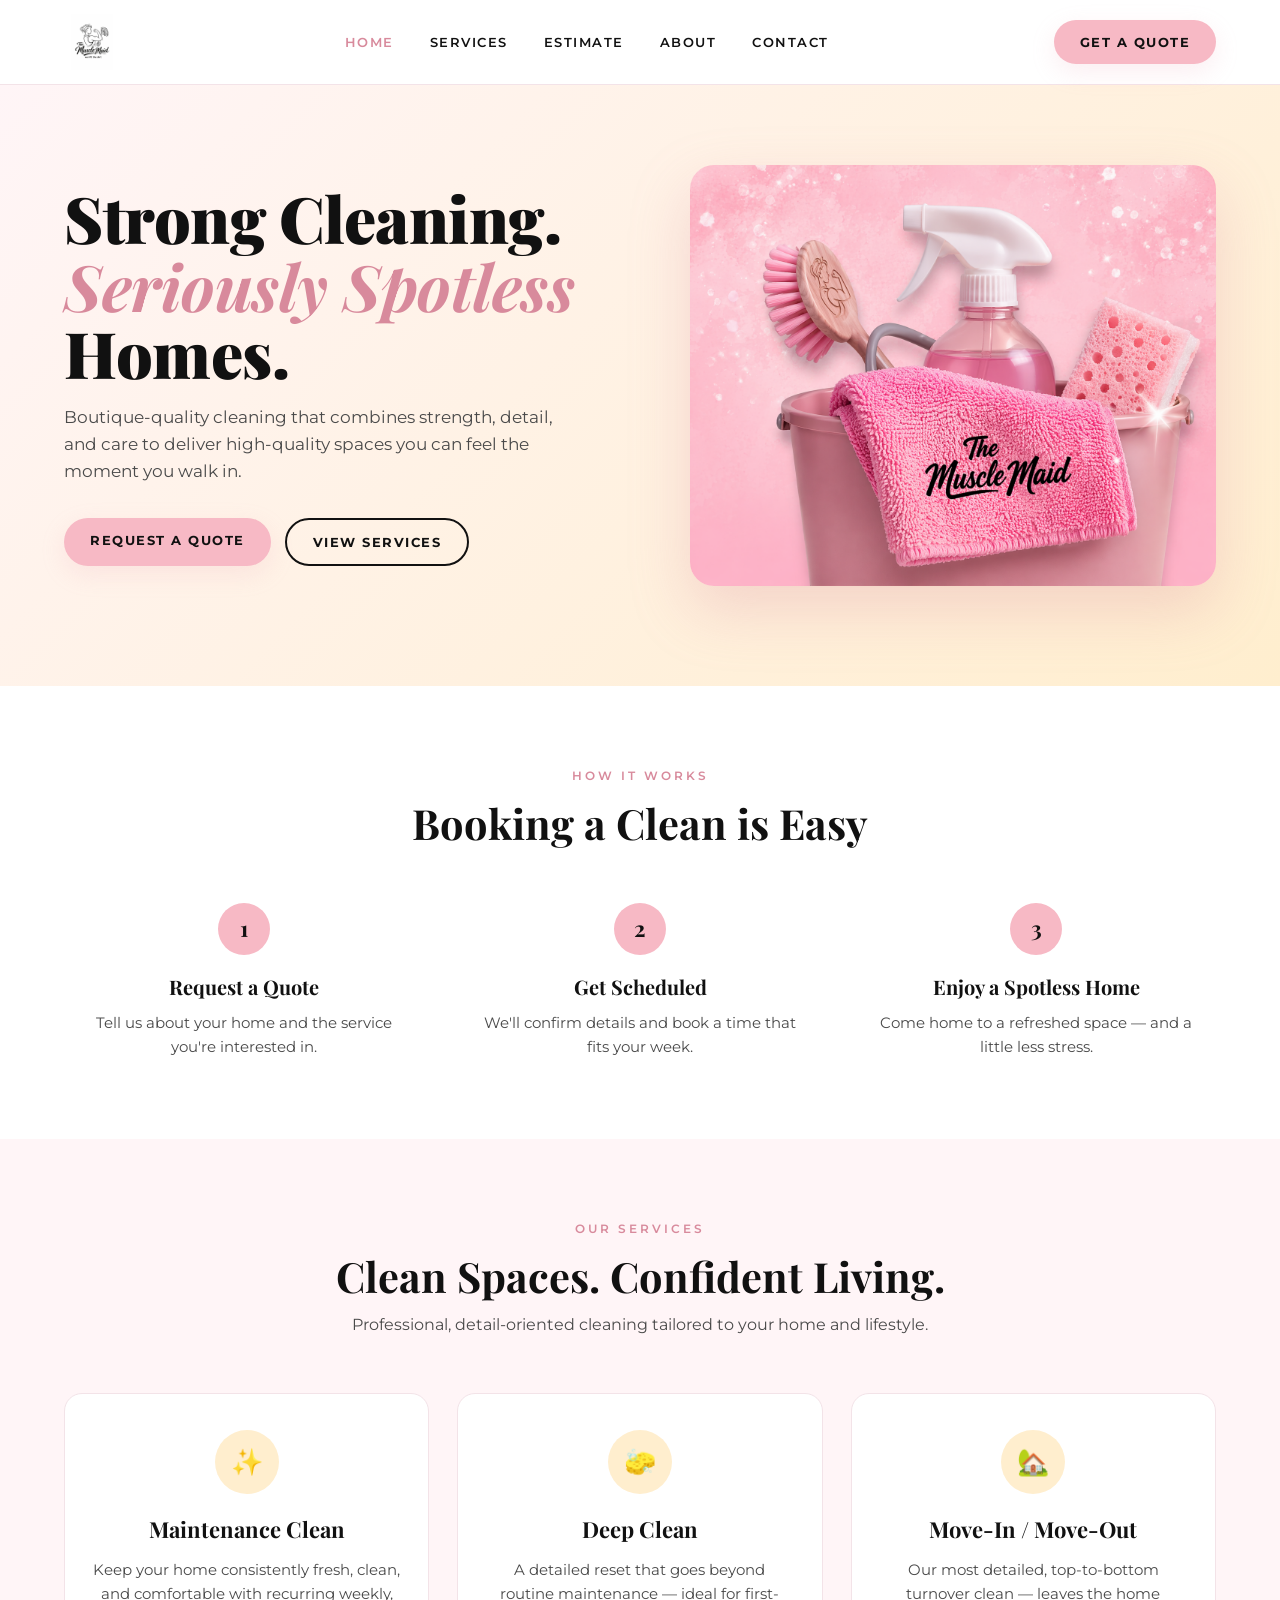
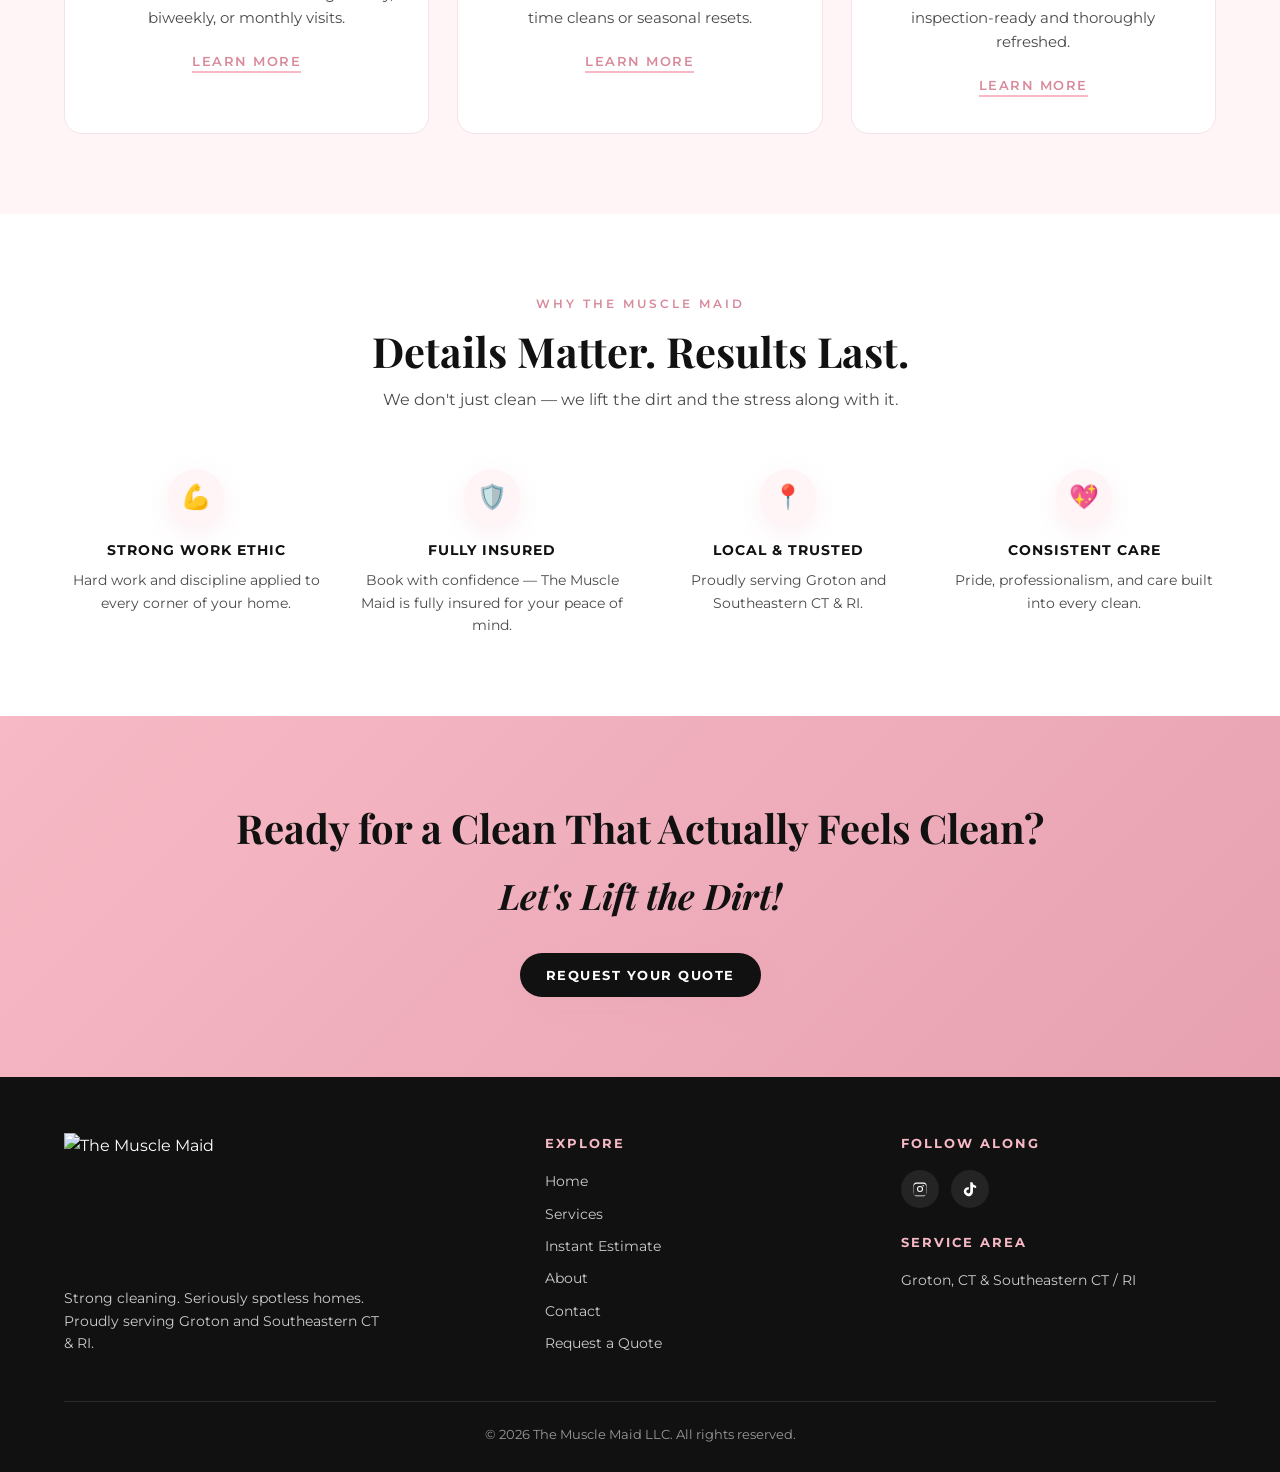
==== commit 8187acc2: "Add files via upload" ====
--- a/index.html
+++ b/index.html
@@ -150,7 +150,7 @@
     <div class="container">
       <div class="footer-grid">
         <div class="brand-block">
-          <img src="assets/logo-footer-white.png" alt="The Muscle Maid" />
+          <img src="assets/transparent-logo.svg" alt="The Muscle Maid" />
           <p>Strong cleaning. Seriously spotless homes. Proudly serving Groton and Southeastern CT & RI.</p>
         </div>
         <div>
--- a/styles.css
+++ b/styles.css
@@ -623,7 +623,7 @@
 }
 
 .site-footer .brand-block img {
-  height: 110px;
+  height: 140px;
   width: auto;
   margin-bottom: 14px;
 }
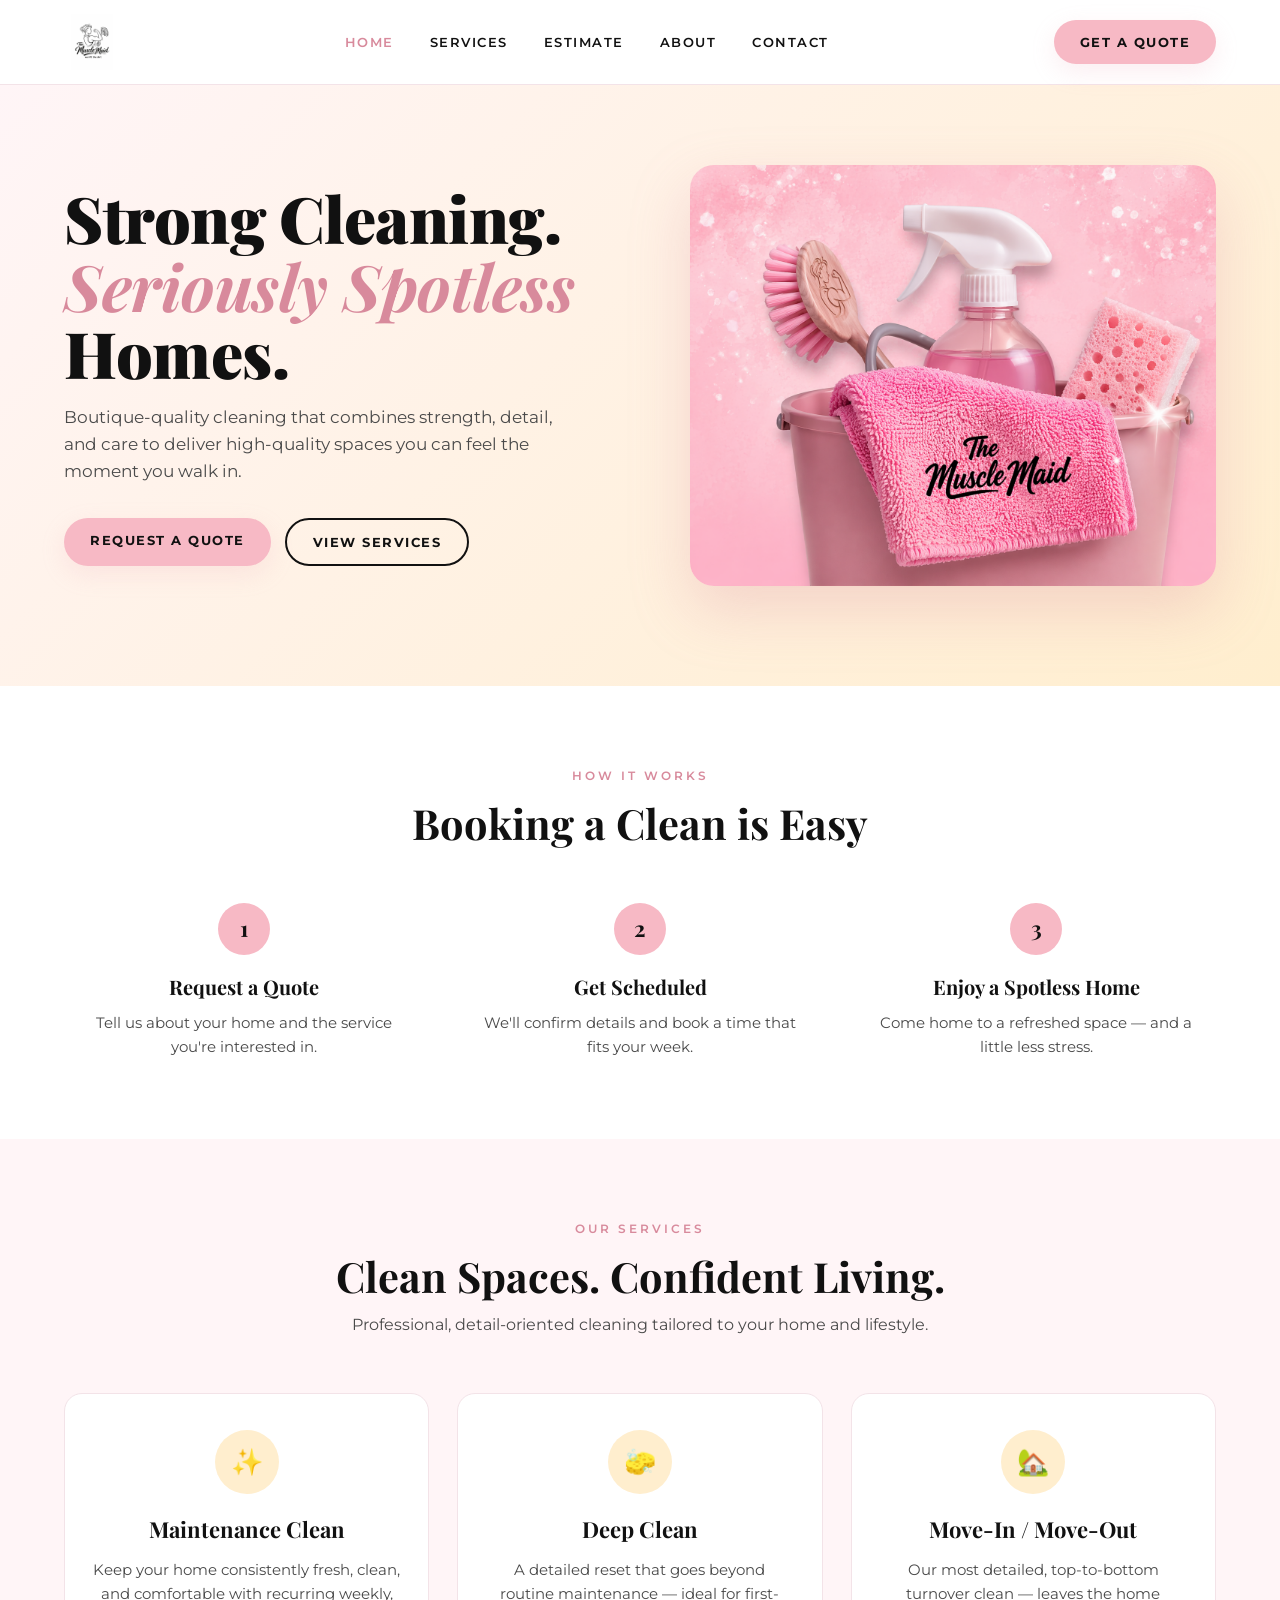
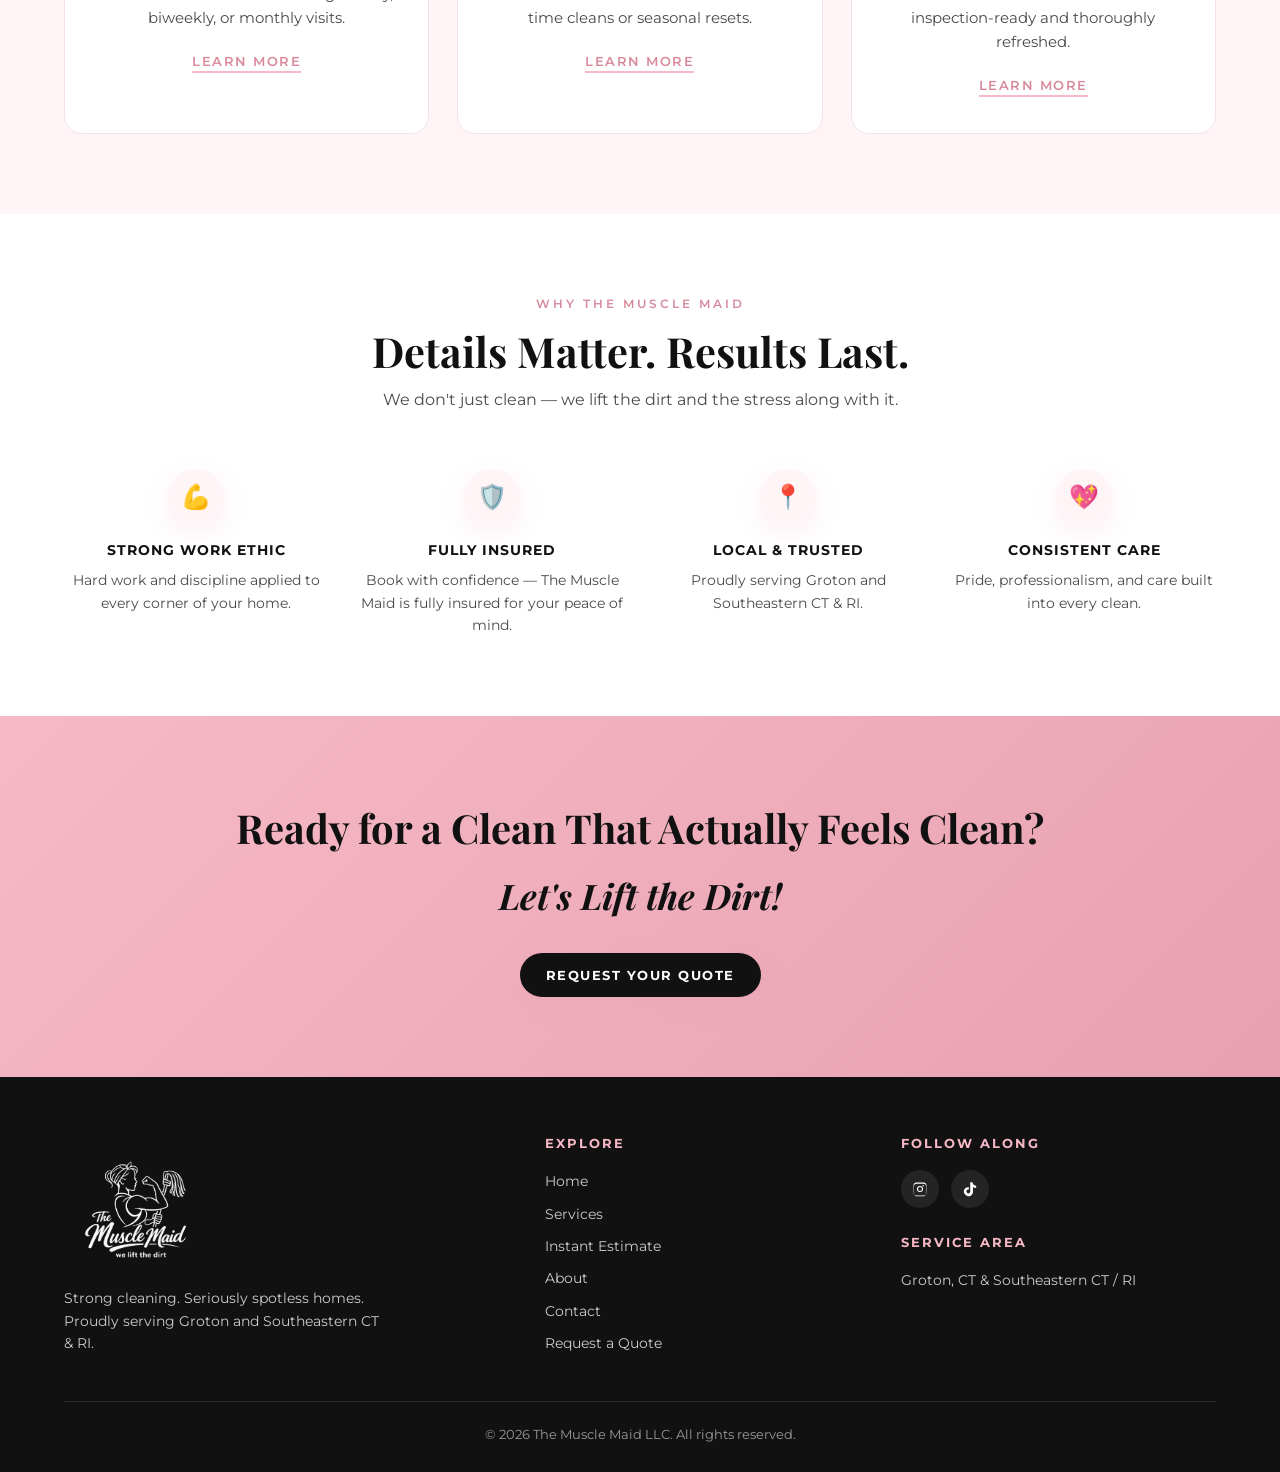
==== commit 052e5f85: "Add files via upload" ====
--- a/index.html
+++ b/index.html
@@ -4,7 +4,7 @@
   <meta charset="UTF-8" />
   <meta name="viewport" content="width=device-width, initial-scale=1.0" />
   <title>The Muscle Maid — Strong Cleaning. Seriously Spotless Homes.</title>
-  <meta name="description" content="Professional, detail-oriented cleaning in Groton and Southeastern Connecticut & Rhode Island. Maintenance, deep, move-in/out, and Airbnb turnover cleans." />
+  <meta name="description" content="Professional, detail-oriented cleaning in Groton and Southeastern Connecticut & Rhode Island. Deep, maintenance, move-in/out, and short term rental, Airbnb &amp; VRBO cleaning." />
   <link rel="icon" type="image/png" sizes="32x32" href="assets/favicon-32.png?v=2" />
   <link rel="icon" type="image/png" sizes="16x16" href="assets/favicon-16.png?v=2" />
   <link rel="alternate icon" href="assets/favicon.ico?v=2" />
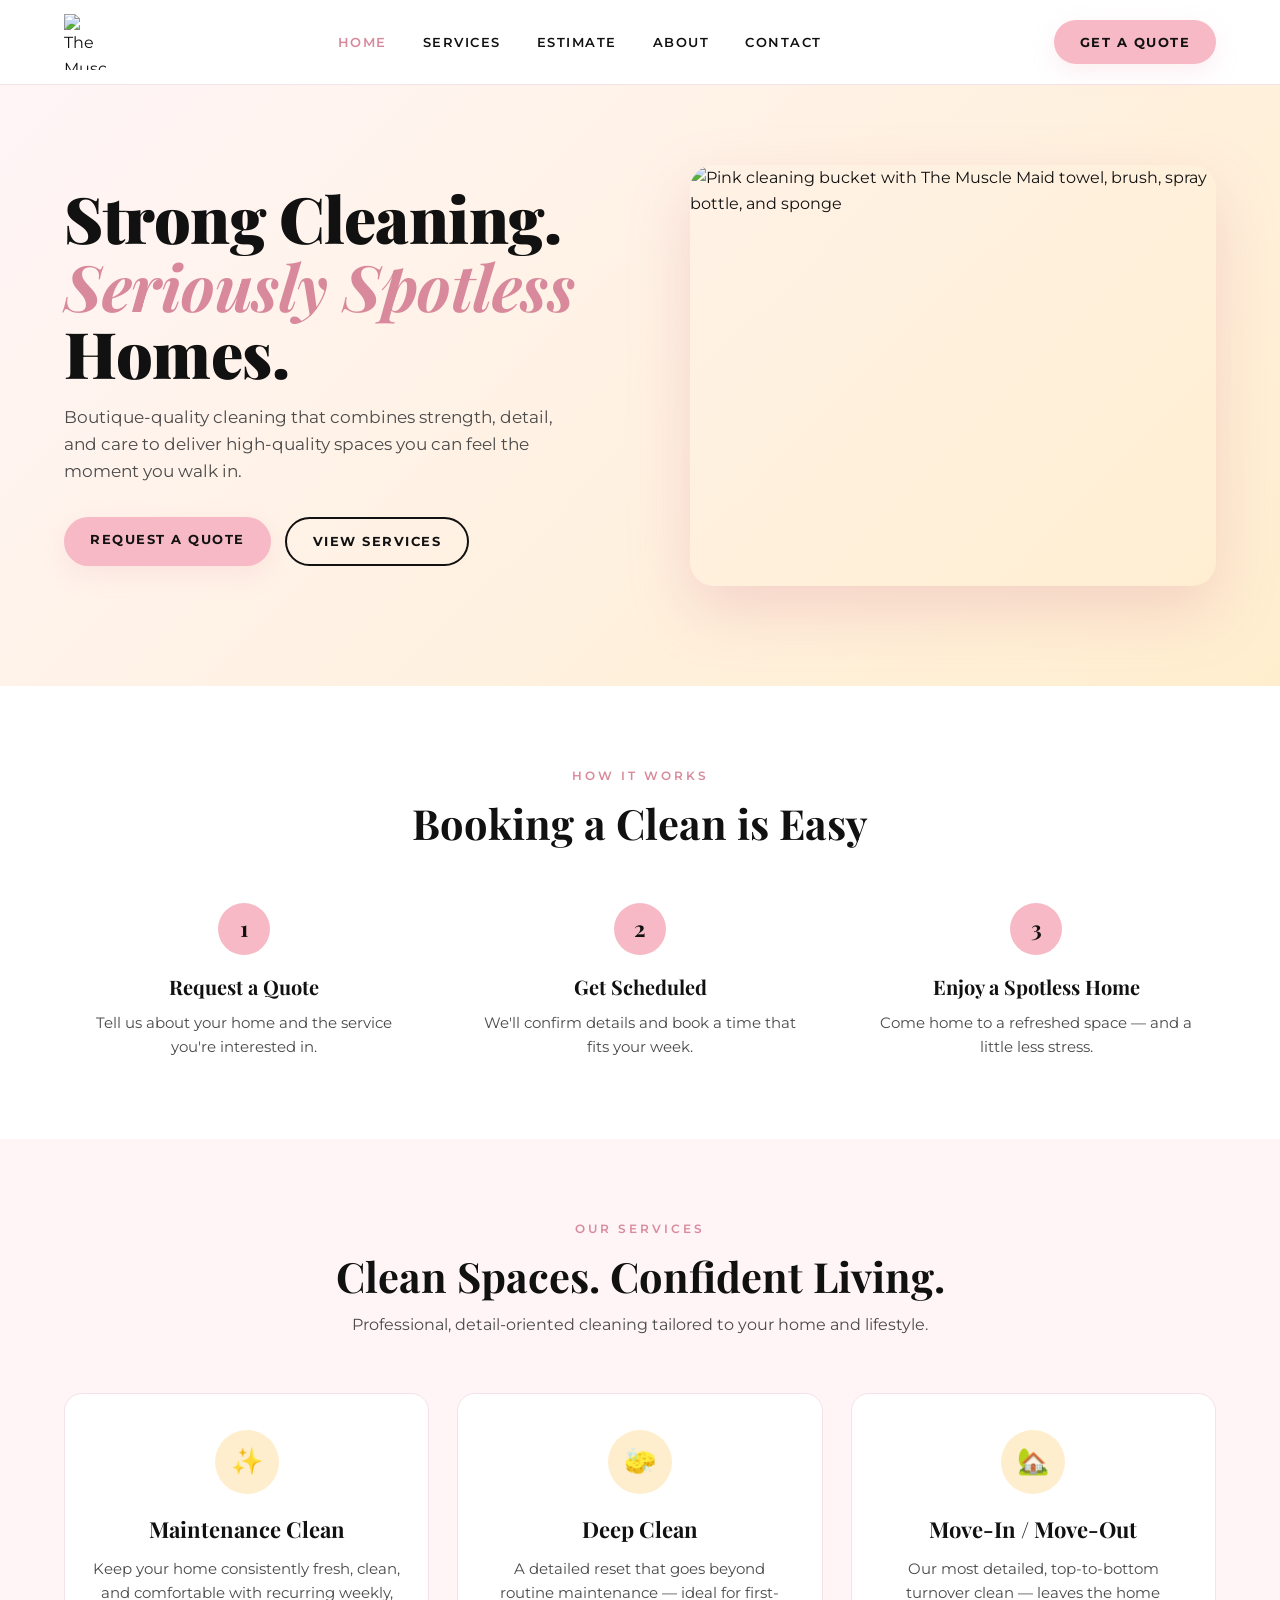
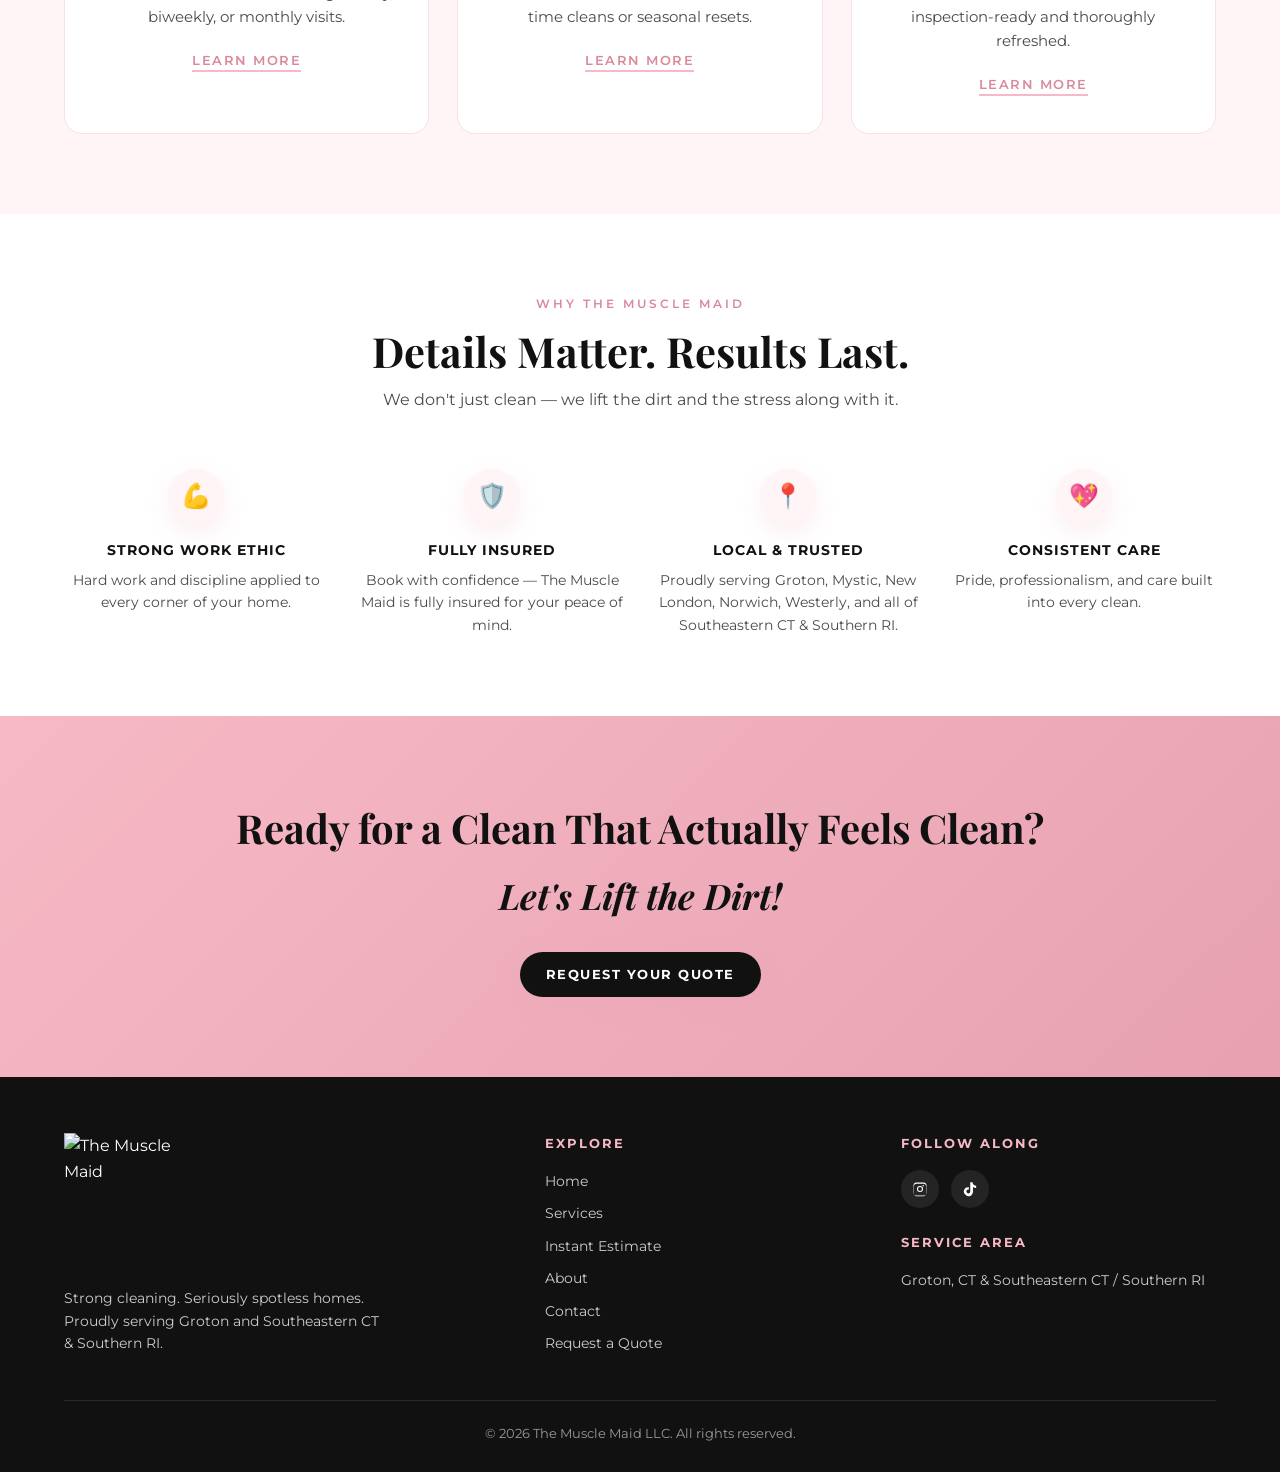
==== commit 3326a29a: "Add files via upload" ====
--- a/index.html
+++ b/index.html
@@ -4,7 +4,366 @@
   <meta charset="UTF-8" />
   <meta name="viewport" content="width=device-width, initial-scale=1.0" />
   <title>The Muscle Maid — Strong Cleaning. Seriously Spotless Homes.</title>
-  <meta name="description" content="Professional, detail-oriented cleaning in Groton and Southeastern Connecticut & Rhode Island. Deep, maintenance, move-in/out, and short term rental, Airbnb &amp; VRBO cleaning." />
+  <meta name="description" content="Professional, detail-oriented cleaning in Groton and Southeastern Connecticut & Southern Rhode Island. Deep, maintenance, move-in/out, and short term rental, Airbnb &amp; VRBO cleaning." />
+  <link rel="canonical" href="https://themusclemaid.com/" />
+  <!-- Link previews (Facebook, iMessage, texts, etc.) -->
+  <meta property="og:type" content="website" />
+  <meta property="og:site_name" content="The Muscle Maid" />
+  <meta property="og:title" content="The Muscle Maid — Strong Cleaning. Seriously Spotless Homes." />
+  <meta property="og:description" content="Professional, detail-oriented cleaning in Groton and Southeastern Connecticut & Southern Rhode Island. Deep, maintenance, move-in/out, and short term rental, Airbnb &amp; VRBO cleaning." />
+  <meta property="og:url" content="https://themusclemaid.com/" />
+  <meta property="og:image" content="https://themusclemaid.com/assets/og-image.jpg" />
+  <meta property="og:image:width" content="1200" />
+  <meta property="og:image:height" content="630" />
+  <meta property="og:image:alt" content="Pink cleaning bucket with a The Muscle Maid towel, brush, spray bottle, and sponge" />
+  <meta property="og:locale" content="en_US" />
+  <meta name="twitter:card" content="summary_large_image" />
+  <meta name="twitter:title" content="The Muscle Maid — Strong Cleaning. Seriously Spotless Homes." />
+  <meta name="twitter:description" content="Professional, detail-oriented cleaning in Groton and Southeastern Connecticut & Southern Rhode Island. Deep, maintenance, move-in/out, and short term rental, Airbnb &amp; VRBO cleaning." />
+  <meta name="twitter:image" content="https://themusclemaid.com/assets/og-image.jpg" />
+  <!-- Business details for Google (local search) -->
+  <script type="application/ld+json">
+  {
+    "@context": "https://schema.org",
+    "@type": "LocalBusiness",
+    "@id": "https://themusclemaid.com/#business",
+    "name": "The Muscle Maid",
+    "legalName": "The Muscle Maid LLC",
+    "description": "Professional, detail-oriented residential cleaning in Groton and Southeastern Connecticut & Southern Rhode Island. Deep, maintenance, move-in/move-out, and short term rental (Airbnb & VRBO) cleaning.",
+    "slogan": "We Lift the Dirt",
+    "url": "https://themusclemaid.com/",
+    "telephone": "+1-860-287-8700",
+    "email": "themusclemaidllc@gmail.com",
+    "logo": "https://themusclemaid.com/assets/logo-header.png",
+    "image": "https://themusclemaid.com/assets/og-image.jpg",
+    "priceRange": "$$",
+    "openingHoursSpecification": [
+      {
+        "@type": "OpeningHoursSpecification",
+        "dayOfWeek": [
+          "Tuesday",
+          "Wednesday",
+          "Thursday",
+          "Friday",
+          "Saturday"
+        ],
+        "opens": "08:00",
+        "closes": "16:00"
+      }
+    ],
+    "address": {
+      "@type": "PostalAddress",
+      "addressLocality": "Groton",
+      "addressRegion": "CT",
+      "addressCountry": "US",
+      "postalCode": "06340"
+    },
+    "areaServed": [
+      {
+        "@type": "AdministrativeArea",
+        "name": "Southeastern Connecticut"
+      },
+      {
+        "@type": "AdministrativeArea",
+        "name": "Southern Rhode Island"
+      },
+      {
+        "@type": "Place",
+        "name": "Groton, CT"
+      },
+      {
+        "@type": "Place",
+        "name": "City of Groton, CT"
+      },
+      {
+        "@type": "Place",
+        "name": "Groton Long Point, CT"
+      },
+      {
+        "@type": "Place",
+        "name": "Noank, CT"
+      },
+      {
+        "@type": "Place",
+        "name": "Mystic, CT"
+      },
+      {
+        "@type": "Place",
+        "name": "West Mystic, CT"
+      },
+      {
+        "@type": "Place",
+        "name": "Old Mystic, CT"
+      },
+      {
+        "@type": "Place",
+        "name": "Poquonnock Bridge, CT"
+      },
+      {
+        "@type": "Place",
+        "name": "Long Hill, CT"
+      },
+      {
+        "@type": "Place",
+        "name": "Center Groton, CT"
+      },
+      {
+        "@type": "Place",
+        "name": "Burnett's Corner, CT"
+      },
+      {
+        "@type": "Place",
+        "name": "Ledyard, CT"
+      },
+      {
+        "@type": "Place",
+        "name": "Gales Ferry, CT"
+      },
+      {
+        "@type": "Place",
+        "name": "Mashantucket, CT"
+      },
+      {
+        "@type": "Place",
+        "name": "New London, CT"
+      },
+      {
+        "@type": "Place",
+        "name": "Waterford, CT"
+      },
+      {
+        "@type": "Place",
+        "name": "Quaker Hill, CT"
+      },
+      {
+        "@type": "Place",
+        "name": "Jordan Village, CT"
+      },
+      {
+        "@type": "Place",
+        "name": "Stonington, CT"
+      },
+      {
+        "@type": "Place",
+        "name": "Stonington Borough, CT"
+      },
+      {
+        "@type": "Place",
+        "name": "Pawcatuck, CT"
+      },
+      {
+        "@type": "Place",
+        "name": "Lords Point, CT"
+      },
+      {
+        "@type": "Place",
+        "name": "Wequetequock, CT"
+      },
+      {
+        "@type": "Place",
+        "name": "North Stonington, CT"
+      },
+      {
+        "@type": "Place",
+        "name": "East Lyme, CT"
+      },
+      {
+        "@type": "Place",
+        "name": "Niantic, CT"
+      },
+      {
+        "@type": "Place",
+        "name": "Flanders, CT"
+      },
+      {
+        "@type": "Place",
+        "name": "Montville, CT"
+      },
+      {
+        "@type": "Place",
+        "name": "Uncasville, CT"
+      },
+      {
+        "@type": "Place",
+        "name": "Oakdale, CT"
+      },
+      {
+        "@type": "Place",
+        "name": "Mohegan, CT"
+      },
+      {
+        "@type": "Place",
+        "name": "Norwich, CT"
+      },
+      {
+        "@type": "Place",
+        "name": "Norwichtown, CT"
+      },
+      {
+        "@type": "Place",
+        "name": "Taftville, CT"
+      },
+      {
+        "@type": "Place",
+        "name": "Yantic, CT"
+      },
+      {
+        "@type": "Place",
+        "name": "Greenville, CT"
+      },
+      {
+        "@type": "Place",
+        "name": "Occum, CT"
+      },
+      {
+        "@type": "Place",
+        "name": "Laurel Hill, CT"
+      },
+      {
+        "@type": "Place",
+        "name": "Preston, CT"
+      },
+      {
+        "@type": "Place",
+        "name": "Preston City, CT"
+      },
+      {
+        "@type": "Place",
+        "name": "Poquetanuck, CT"
+      },
+      {
+        "@type": "Place",
+        "name": "Old Lyme, CT"
+      },
+      {
+        "@type": "Place",
+        "name": "Lyme, CT"
+      },
+      {
+        "@type": "Place",
+        "name": "Salem, CT"
+      },
+      {
+        "@type": "Place",
+        "name": "Old Saybrook, CT"
+      },
+      {
+        "@type": "Place",
+        "name": "Saybrook Point, CT"
+      },
+      {
+        "@type": "Place",
+        "name": "Fenwick, CT"
+      },
+      {
+        "@type": "Place",
+        "name": "Bozrah, CT"
+      },
+      {
+        "@type": "Place",
+        "name": "Lisbon, CT"
+      },
+      {
+        "@type": "Place",
+        "name": "Griswold, CT"
+      },
+      {
+        "@type": "Place",
+        "name": "Jewett City, CT"
+      },
+      {
+        "@type": "Place",
+        "name": "Voluntown, CT"
+      },
+      {
+        "@type": "Place",
+        "name": "Westerly, RI"
+      },
+      {
+        "@type": "Place",
+        "name": "Watch Hill, RI"
+      },
+      {
+        "@type": "Place",
+        "name": "Misquamicut, RI"
+      },
+      {
+        "@type": "Place",
+        "name": "Weekapaug, RI"
+      },
+      {
+        "@type": "Place",
+        "name": "Dunn's Corners, RI"
+      },
+      {
+        "@type": "Place",
+        "name": "Bradford, RI"
+      },
+      {
+        "@type": "Place",
+        "name": "Ashaway, RI"
+      },
+      {
+        "@type": "Place",
+        "name": "Hopkinton, RI"
+      },
+      {
+        "@type": "Place",
+        "name": "Hope Valley, RI"
+      },
+      {
+        "@type": "Place",
+        "name": "Rockville, RI"
+      },
+      {
+        "@type": "Place",
+        "name": "Wood River Junction, RI"
+      }
+    ],
+    "sameAs": [
+      "https://www.instagram.com/themusclemaidllc/",
+      "https://www.tiktok.com/@the.muscle.maid"
+    ],
+    "hasOfferCatalog": {
+      "@type": "OfferCatalog",
+      "name": "Cleaning Services",
+      "itemListElement": [
+        {
+          "@type": "Offer",
+          "itemOffered": {
+            "@type": "Service",
+            "name": "Deep Clean",
+            "url": "https://themusclemaid.com/services.html#deep"
+          }
+        },
+        {
+          "@type": "Offer",
+          "itemOffered": {
+            "@type": "Service",
+            "name": "Maintenance Clean",
+            "url": "https://themusclemaid.com/services.html#standard"
+          }
+        },
+        {
+          "@type": "Offer",
+          "itemOffered": {
+            "@type": "Service",
+            "name": "Move-In / Move-Out Clean",
+            "url": "https://themusclemaid.com/services.html#move"
+          }
+        },
+        {
+          "@type": "Offer",
+          "itemOffered": {
+            "@type": "Service",
+            "name": "Short Term Rental Cleaning (Airbnb & VRBO)",
+            "url": "https://themusclemaid.com/services.html#airbnb"
+          }
+        }
+      ]
+    }
+  }
+  </script>
   <link rel="icon" type="image/png" sizes="32x32" href="assets/favicon-32.png?v=2" />
   <link rel="icon" type="image/png" sizes="16x16" href="assets/favicon-16.png?v=2" />
   <link rel="alternate icon" href="assets/favicon.ico?v=2" />
@@ -17,7 +376,7 @@
   <header class="site-header">
     <div class="header-inner">
       <a href="index.html" class="brand-logo">
-        <img src="assets/logo-tagline.svg" alt="The Muscle Maid — We Lift the Dirt" />
+        <img src="assets/logo-header.png" width="126" height="168" alt="The Muscle Maid — We Lift the Dirt" />
       </a>
       <nav class="main-nav">
         <a href="index.html" class="active">Home</a>
@@ -42,7 +401,7 @@
         </div>
       </div>
       <div class="hero-image-wrap">
-        <img src="assets/hero-bucket.png" alt="Pink cleaning bucket with The Muscle Maid towel, brush, spray bottle, and sponge" />
+        <img src="assets/hero-bucket.jpg" width="1200" height="960" fetchpriority="high" alt="Pink cleaning bucket with The Muscle Maid towel, brush, spray bottle, and sponge" />
       </div>
     </div>
   </section>
@@ -127,7 +486,7 @@
         <div class="feature">
           <div class="icon">📍</div>
           <h4>Local & Trusted</h4>
-          <p>Proudly serving Groton and Southeastern CT & RI.</p>
+          <p>Proudly serving Groton, Mystic, New London, Norwich, Westerly, and all of Southeastern CT &amp; Southern RI.</p>
         </div>
         <div class="feature">
           <div class="icon">💖</div>
@@ -150,8 +509,8 @@
     <div class="container">
       <div class="footer-grid">
         <div class="brand-block">
-          <img src="assets/transparent-logo.svg" alt="The Muscle Maid" />
-          <p>Strong cleaning. Seriously spotless homes. Proudly serving Groton and Southeastern CT & RI.</p>
+          <img src="assets/logo-footer.png" width="420" height="420" loading="lazy" alt="The Muscle Maid" />
+          <p>Strong cleaning. Seriously spotless homes. Proudly serving Groton and Southeastern CT & Southern RI.</p>
         </div>
         <div>
           <h5>Explore</h5>
@@ -175,7 +534,7 @@
             </a>
           </div>
           <h5 style="margin-top:24px">Service Area</h5>
-          <ul><li>Groton, CT & Southeastern CT / RI</li></ul>
+          <ul><li><a href="contact.html#service-area">Groton, CT &amp; Southeastern CT / Southern RI</a></li></ul>
         </div>
       </div>
       <div class="footer-bottom">© 2026 The Muscle Maid LLC. All rights reserved.</div>
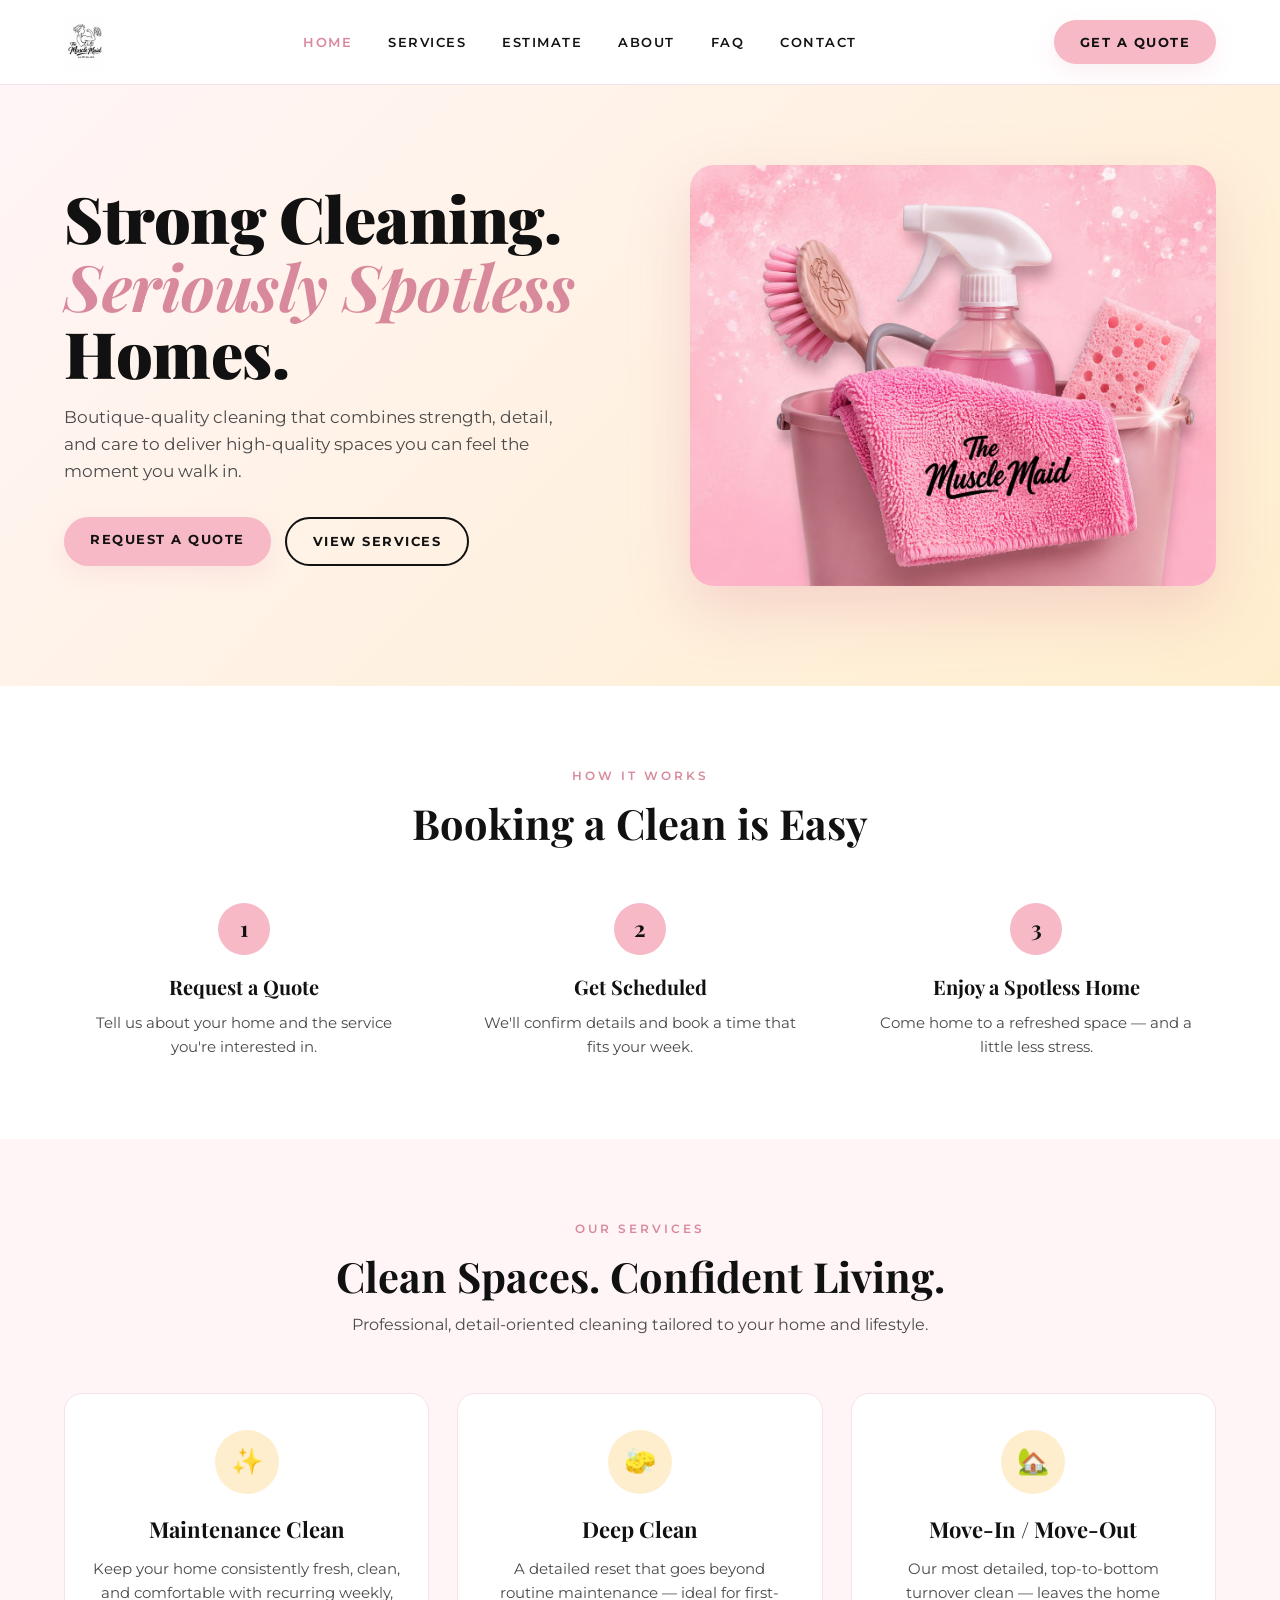
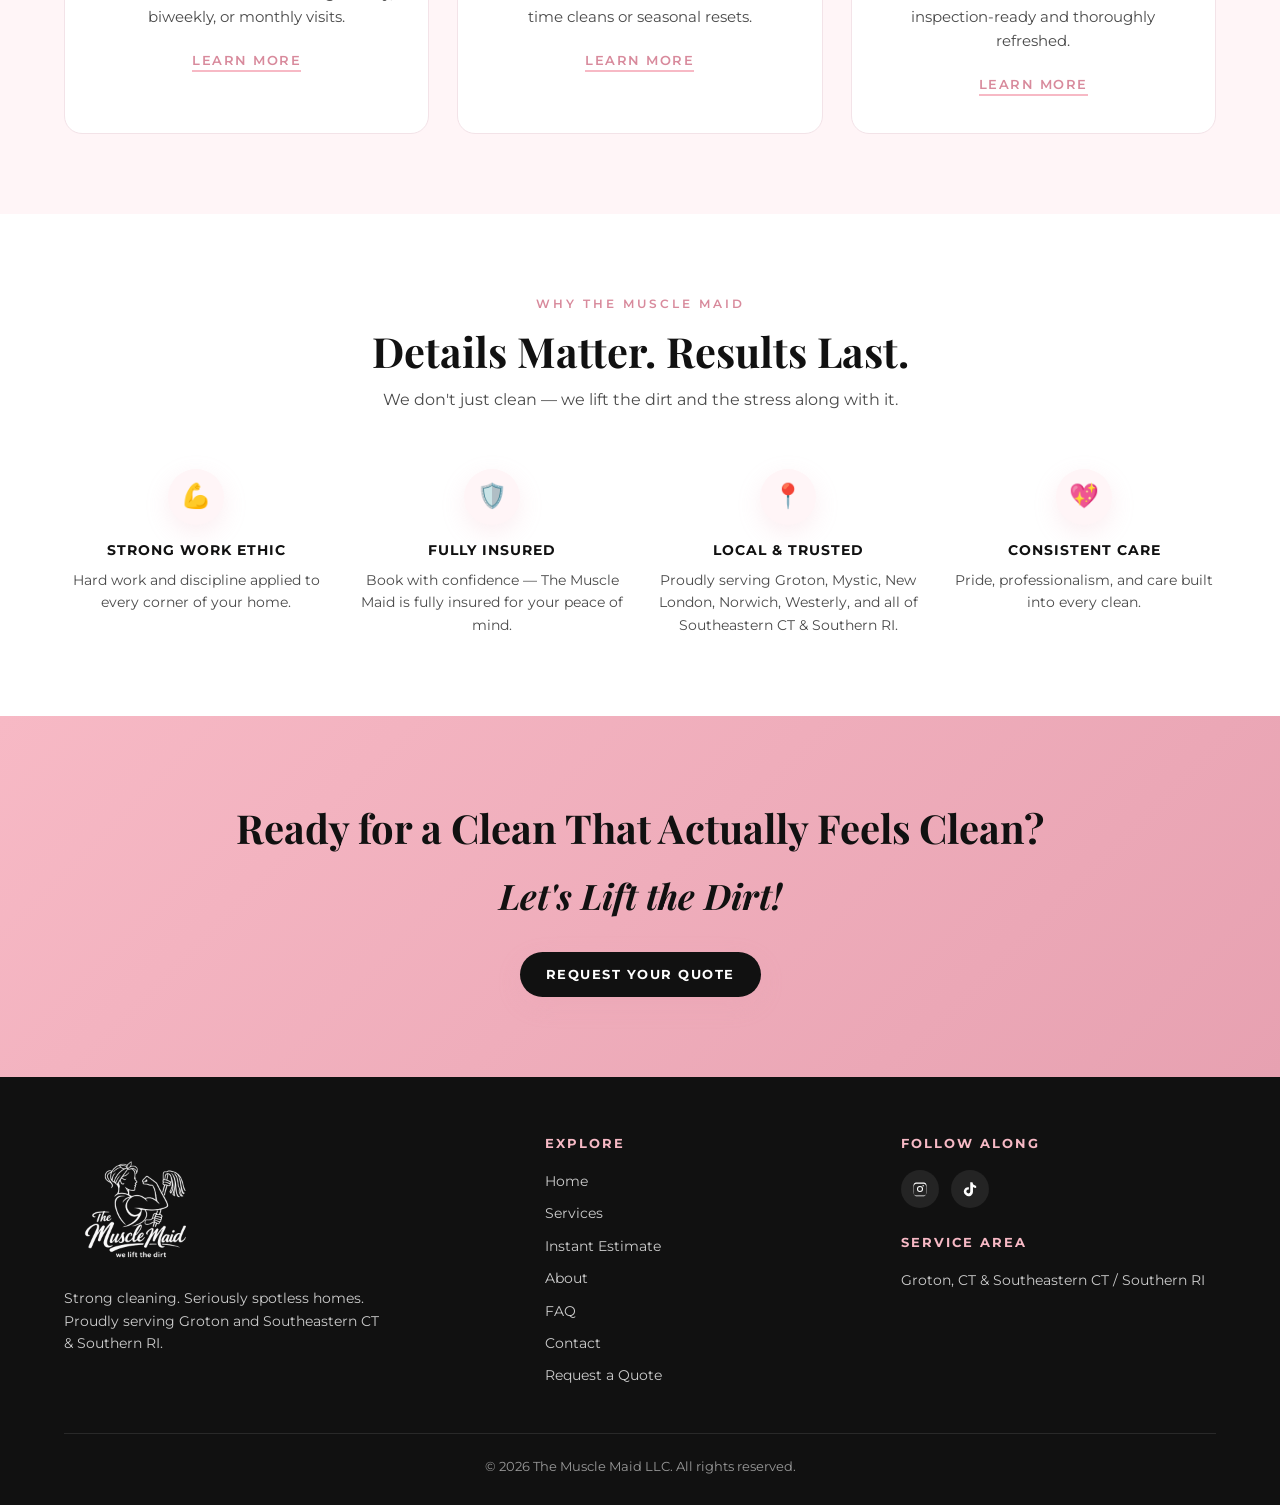
==== commit 762aa292: "Add files via upload" ====
--- a/index.html
+++ b/index.html
@@ -3,13 +3,13 @@
 <head>
   <meta charset="UTF-8" />
   <meta name="viewport" content="width=device-width, initial-scale=1.0" />
-  <title>The Muscle Maid — Strong Cleaning. Seriously Spotless Homes.</title>
+  <title>House Cleaning in Groton, CT &amp; Southern RI | The Muscle Maid</title>
   <meta name="description" content="Professional, detail-oriented cleaning in Groton and Southeastern Connecticut & Southern Rhode Island. Deep, maintenance, move-in/out, and short term rental, Airbnb &amp; VRBO cleaning." />
   <link rel="canonical" href="https://themusclemaid.com/" />
   <!-- Link previews (Facebook, iMessage, texts, etc.) -->
   <meta property="og:type" content="website" />
   <meta property="og:site_name" content="The Muscle Maid" />
-  <meta property="og:title" content="The Muscle Maid — Strong Cleaning. Seriously Spotless Homes." />
+  <meta property="og:title" content="House Cleaning in Groton, CT &amp; Southern RI | The Muscle Maid" />
   <meta property="og:description" content="Professional, detail-oriented cleaning in Groton and Southeastern Connecticut & Southern Rhode Island. Deep, maintenance, move-in/out, and short term rental, Airbnb &amp; VRBO cleaning." />
   <meta property="og:url" content="https://themusclemaid.com/" />
   <meta property="og:image" content="https://themusclemaid.com/assets/og-image.jpg" />
@@ -18,7 +18,7 @@
   <meta property="og:image:alt" content="Pink cleaning bucket with a The Muscle Maid towel, brush, spray bottle, and sponge" />
   <meta property="og:locale" content="en_US" />
   <meta name="twitter:card" content="summary_large_image" />
-  <meta name="twitter:title" content="The Muscle Maid — Strong Cleaning. Seriously Spotless Homes." />
+  <meta name="twitter:title" content="House Cleaning in Groton, CT &amp; Southern RI | The Muscle Maid" />
   <meta name="twitter:description" content="Professional, detail-oriented cleaning in Groton and Southeastern Connecticut & Southern Rhode Island. Deep, maintenance, move-in/out, and short term rental, Airbnb &amp; VRBO cleaning." />
   <meta name="twitter:image" content="https://themusclemaid.com/assets/og-image.jpg" />
   <!-- Business details for Google (local search) -->
@@ -368,7 +368,7 @@
   <link rel="icon" type="image/png" sizes="16x16" href="assets/favicon-16.png?v=2" />
   <link rel="alternate icon" href="assets/favicon.ico?v=2" />
   <link rel="apple-touch-icon" href="assets/apple-touch-icon.png?v=2" />
-  <link rel="stylesheet" href="styles.css?v=3" />
+  <link rel="stylesheet" href="styles.css?v=5" />
 </head>
 <body>
 
@@ -378,14 +378,18 @@
       <a href="index.html" class="brand-logo">
         <img src="assets/logo-header.png" width="126" height="168" alt="The Muscle Maid — We Lift the Dirt" />
       </a>
-      <nav class="main-nav">
+      <nav class="main-nav" id="main-nav" aria-label="Main menu">
         <a href="index.html" class="active">Home</a>
         <a href="services.html">Services</a>
         <a href="estimate.html">Estimate</a>
         <a href="about.html">About</a>
+        <a href="faq.html">FAQ</a>
         <a href="contact.html">Contact</a>
       </nav>
-      <a class="btn btn-primary" href="estimate.html">Get a Quote</a>
+      <a class="btn btn-primary header-cta" href="estimate.html">Get a Quote</a>
+      <button type="button" class="nav-toggle" aria-expanded="false" aria-controls="main-nav" aria-label="Open menu">
+        <span class="nav-toggle-bars" aria-hidden="true"></span>
+      </button>
     </div>
   </header>
 
@@ -519,6 +523,7 @@
             <li><a href="services.html">Services</a></li>
             <li><a href="estimate.html">Instant Estimate</a></li>
             <li><a href="about.html">About</a></li>
+            <li><a href="faq.html">FAQ</a></li>
             <li><a href="contact.html">Contact</a></li>
             <li><a href="https://clienthub.getjobber.com/hubs/c917ccc4-68cf-48dd-b42f-7f0e2696f60c/public/requests/4762090/new" target="_blank" rel="noopener">Request a Quote</a></li>
           </ul>
@@ -541,5 +546,6 @@
     </div>
   </footer>
 
+  <script src="nav.js" defer></script>
 </body>
 </html>
--- a/styles.css
+++ b/styles.css
@@ -858,3 +858,206 @@
     margin: 0 auto;
   }
 }
+
+/* ===== FAQ PAGE ===== */
+.faq-intro {
+  color: var(--text-muted);
+  font-size: 17px;
+  max-width: 620px;
+  margin: 0 auto;
+}
+
+.faq-section { padding-top: 64px; }
+
+.faq-wrap { max-width: 860px; }
+
+.faq-group + .faq-group { margin-top: 56px; }
+
+.faq-cat {
+  font-family: 'Playfair Display', serif;
+  font-weight: 700;
+  font-size: clamp(1.4rem, 2.6vw, 1.8rem);
+  line-height: 1.2;
+  padding-bottom: 14px;
+  margin-bottom: 4px;
+  border-bottom: 2px solid var(--maid-pink);
+}
+
+.faq-item { border-bottom: 1px solid #f3e3e8; }
+
+.faq-q { margin: 0; font-size: inherit; }
+
+.faq-toggle {
+  display: flex;
+  align-items: center;
+  justify-content: space-between;
+  gap: 20px;
+  width: 100%;
+  padding: 22px 4px;
+  background: none;
+  border: none;
+  text-align: left;
+  cursor: pointer;
+  font-family: 'Montserrat', sans-serif;
+  font-weight: 600;
+  font-size: 16px;
+  line-height: 1.45;
+  color: var(--clean-black);
+  transition: color 0.2s;
+}
+
+.faq-toggle:hover,
+.faq-item.is-open .faq-toggle { color: var(--rose-deep); }
+
+.faq-toggle:focus-visible {
+  outline: 2px solid var(--rose-deep);
+  outline-offset: 3px;
+  border-radius: 8px;
+}
+
+/* plus / minus icon */
+.faq-icon {
+  position: relative;
+  flex: 0 0 30px;
+  width: 30px;
+  height: 30px;
+  border-radius: 50%;
+  background: var(--bg-light-pink);
+  transition: background 0.2s;
+}
+.faq-icon::before,
+.faq-icon::after {
+  content: '';
+  position: absolute;
+  top: 50%;
+  left: 50%;
+  width: 12px;
+  height: 2px;
+  margin: -1px 0 0 -6px;
+  border-radius: 2px;
+  background: var(--rose-deep);
+  transition: transform 0.25s ease;
+}
+.faq-icon::after { transform: rotate(90deg); }
+.faq-item.is-open .faq-icon { background: var(--maid-pink); }
+.faq-item.is-open .faq-icon::after { transform: rotate(0deg); }
+
+/* answer panel: animates its height open/closed */
+.faq-a {
+  display: grid;
+  grid-template-rows: 0fr;
+  transition: grid-template-rows 0.25s ease;
+}
+.faq-a.is-open { grid-template-rows: 1fr; }
+.faq-a-inner { overflow: hidden; }
+.faq-a-inner p {
+  color: var(--text-muted);
+  font-size: 15.5px;
+  line-height: 1.7;
+  padding: 0 52px 0 4px;
+}
+.faq-a-inner p:first-child { padding-top: 0; }
+.faq-a-inner p + p { margin-top: 12px; }
+.faq-a-inner p:last-child { padding-bottom: 24px; }
+.faq-a-inner a {
+  color: var(--rose-deep);
+  font-weight: 600;
+  border-bottom: 1px solid var(--maid-pink);
+}
+.faq-a-inner a:hover { border-bottom-color: var(--rose-deep); }
+
+/* bottom call to action */
+.faq-cta-text {
+  max-width: 560px;
+  margin: 6px auto 26px;
+  font-size: 16px;
+}
+.faq-cta-buttons {
+  display: flex;
+  gap: 14px;
+  justify-content: center;
+  flex-wrap: wrap;
+}
+
+@media (max-width: 600px) {
+  .faq-toggle { font-size: 15px; padding: 18px 2px; }
+  .faq-a-inner p { padding-right: 8px; }
+  .faq-group + .faq-group { margin-top: 44px; }
+}
+
+@media (prefers-reduced-motion: reduce) {
+  .faq-a, .faq-icon::before, .faq-icon::after, .faq-toggle { transition: none; }
+}
+
+/* ===== PHONE / TABLET MENU ===== */
+.nav-toggle { display: none; }
+
+@media (max-width: 900px) {
+  .header-cta { margin-left: auto; }
+
+  .nav-toggle {
+    display: inline-flex;
+    align-items: center;
+    justify-content: center;
+    width: 46px;
+    height: 46px;
+    margin-left: 10px;
+    padding: 0;
+    background: var(--bg-light-pink);
+    border: none;
+    border-radius: 50%;
+    cursor: pointer;
+    transition: background 0.2s;
+  }
+  .nav-toggle:hover { background: var(--soft-blush); }
+  .nav-toggle:focus-visible { outline: 2px solid var(--rose-deep); outline-offset: 3px; }
+
+  /* three bars that turn into an X */
+  .nav-toggle-bars,
+  .nav-toggle-bars::before,
+  .nav-toggle-bars::after {
+    display: block;
+    width: 20px;
+    height: 2px;
+    border-radius: 2px;
+    background: var(--clean-black);
+    transition: transform 0.2s ease, background 0.2s;
+  }
+  .nav-toggle-bars { position: relative; }
+  .nav-toggle-bars::before,
+  .nav-toggle-bars::after { content: ''; position: absolute; left: 0; }
+  .nav-toggle-bars::before { top: -6px; }
+  .nav-toggle-bars::after { top: 6px; }
+  .nav-open .nav-toggle-bars { background: transparent; }
+  .nav-open .nav-toggle-bars::before { transform: translateY(6px) rotate(45deg); }
+  .nav-open .nav-toggle-bars::after { transform: translateY(-6px) rotate(-45deg); }
+
+  /* the dropdown panel */
+  .site-header.nav-open .main-nav {
+    display: flex;
+    flex-direction: column;
+    align-items: stretch;
+    gap: 0;
+    position: absolute;
+    top: 100%;
+    left: 0;
+    right: 0;
+    background: var(--clean-white);
+    border-bottom: 1px solid #f3e3e8;
+    box-shadow: 0 16px 28px rgba(216, 138, 156, 0.18);
+    padding: 6px 0 10px;
+  }
+  .site-header.nav-open .main-nav a {
+    padding: 15px 24px;
+    font-size: 14px;
+  }
+  .site-header.nav-open .main-nav a + a { border-top: 1px solid #f7ecef; }
+}
+
+@media (max-width: 380px) {
+  .header-cta { padding: 10px 16px; font-size: 12px; letter-spacing: 1px; }
+}
+
+@media (prefers-reduced-motion: reduce) {
+  .nav-toggle-bars, .nav-toggle-bars::before, .nav-toggle-bars::after { transition: none; }
+}
